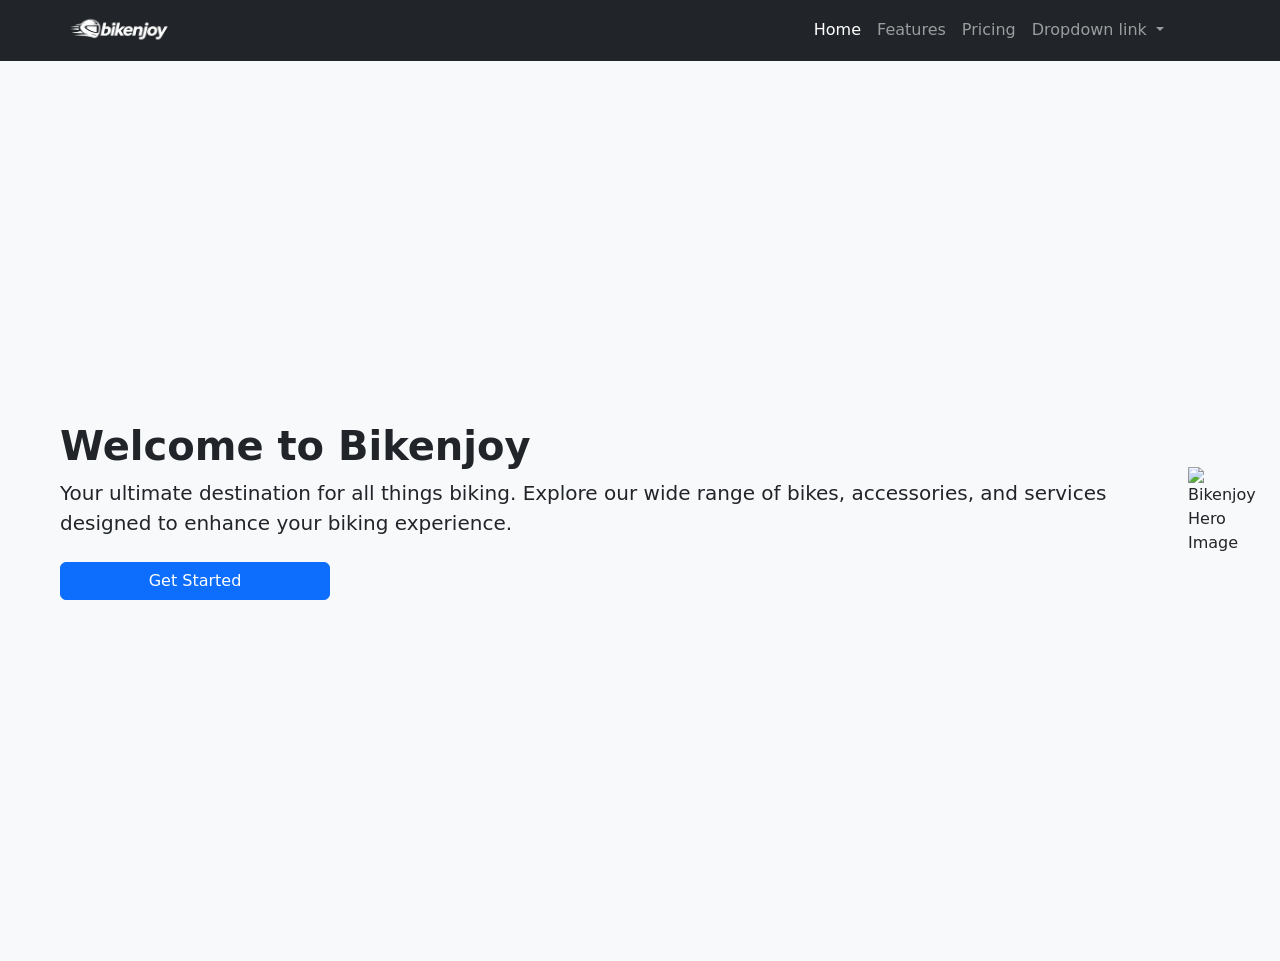
==== index.html @ 8f88332d "first" ====
<doctype html>
<html lang="en">
<head>
    <meta charset="UTF-8">
    <meta name="viewport" content="width=device-width, initial-scale=1.0">
    <title>Home</title>
    <link href="https://cdn.jsdelivr.net/npm/bootstrap@5.3.8/dist/css/bootstrap.min.css" rel="stylesheet" integrity="sha384-sRIl4kxILFvY47J16cr9ZwB07vP4J8+LH7qKQnuqkuIAvNWLzeN8tE5YBujZqJLB" crossorigin="anonymous">
    <script src="https://cdn.jsdelivr.net/npm/bootstrap@5.3.8/dist/js/bootstrap.bundle.min.js" integrity="sha384-FKyoEForCGlyvwx9Hj09JcYn3nv7wiPVlz7YYwJrWVcXK/BmnVDxM+D2scQbITxI" crossorigin="anonymous"></script>
    <link rel="stylesheet" href="https://cdn.jsdelivr.net/npm/bootstrap-icons@1.13.1/font/bootstrap-icons.min.css">
    <link rel="stylesheet" href="style.css">
</head>

<body class="bg-light">
    <nav class="navbar navbar-expand-lg navbar-dark sticky-top max-w-100 bg-dark">
        <div class="container-fluid mx-5">
            <a class="navbar-brand" href="#">
                <img src="asset/bikenjoy_logo.png" alt="Bikenjoy Logo" width="120">
            </a>
            <div class="collapse navbar-collapse justify-content-end pe-5" id="navbarNavDropdown">
                <ul class="navbar-nav">
                    <li class="nav-item">
                    <a class="nav-link active" aria-current="page" href="#">Home</a>
                    </li>
                    <li class="nav-item">
                    <a class="nav-link" href="#">Features</a>
                    </li>
                    <li class="nav-item">
                    <a class="nav-link" href="#">Pricing</a>
                    </li>
                    <li class="nav-item dropdown">
                    <a class="nav-link dropdown-toggle" href="#" role="button" data-bs-toggle="dropdown" aria-expanded="false">
                        Dropdown link
                    </a>
                    <ul class="dropdown-menu">
                        <li><a class="dropdown-item" href="#">Action</a></li>
                        <li><a class="dropdown-item" href="#">Another action</a></li>
                        <li><a class="dropdown-item" href="#">Something else here</a></li>
                    </ul>
                    </li>
                </ul>
            </div>
        </div>
    </nav>

    <section class="w-100 h-100 d-flex align-items-center justify-content-between px-5 ">
        <div class="container d-flex flex-column col-md-12 pe-5 d-inline">
            <h1 class="display-6 fw-bold">Welcome to Bikenjoy</h1>
            <p class="lead mb-4">Your ultimate destination for all things biking. Explore our wide range of bikes, accessories, and services designed to enhance your biking experience.</p>
            <a href="#" class="btn btn-primary btn-md w-25">Get Started</a>
        </div>
        <div class="">
            <img src="asset/bikenjoy_hero.png" alt="Bikenjoy Hero Image" class="img-fluid">
        </div>
    </section>

    <script src="https://cdn.jsdelivr.net/npm/bootstrap@5.3.8/dist/js/bootstrap.bundle.min.js" integrity="sha384-FKyoEForCGlyvwx9Hj09JcYn3nv7wiPVlz7YYwJrWVcXK/BmnVDxM+D2scQbITxI" crossorigin="anonymous"></script>
</body>
</doctype>
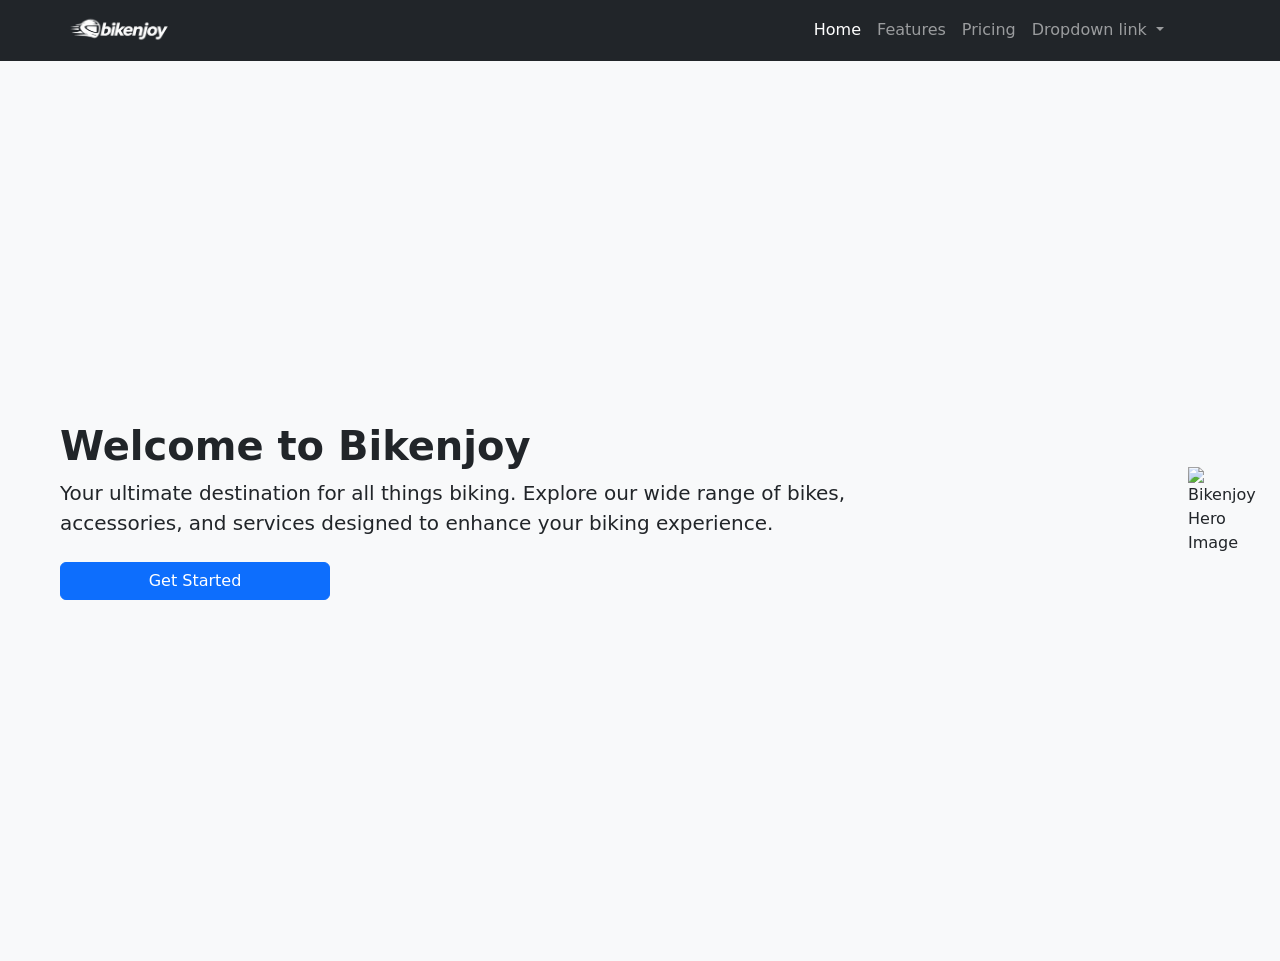
==== commit b62745c6: "fix" ====
--- a/index.html
+++ b/index.html
@@ -45,7 +45,7 @@
     <section class="w-100 h-100 d-flex align-items-center justify-content-between px-5 ">
         <div class="container d-flex flex-column col-md-12 pe-5 d-inline">
             <h1 class="display-6 fw-bold">Welcome to Bikenjoy</h1>
-            <p class="lead mb-4">Your ultimate destination for all things biking. Explore our wide range of bikes, accessories, and services designed to enhance your biking experience.</p>
+            <p class="lead mb-4">Your ultimate destination for all things biking. Explore our wide range of bikes, <br>accessories, and services designed to enhance your biking experience.</p>
             <a href="#" class="btn btn-primary btn-md w-25">Get Started</a>
         </div>
         <div class="">
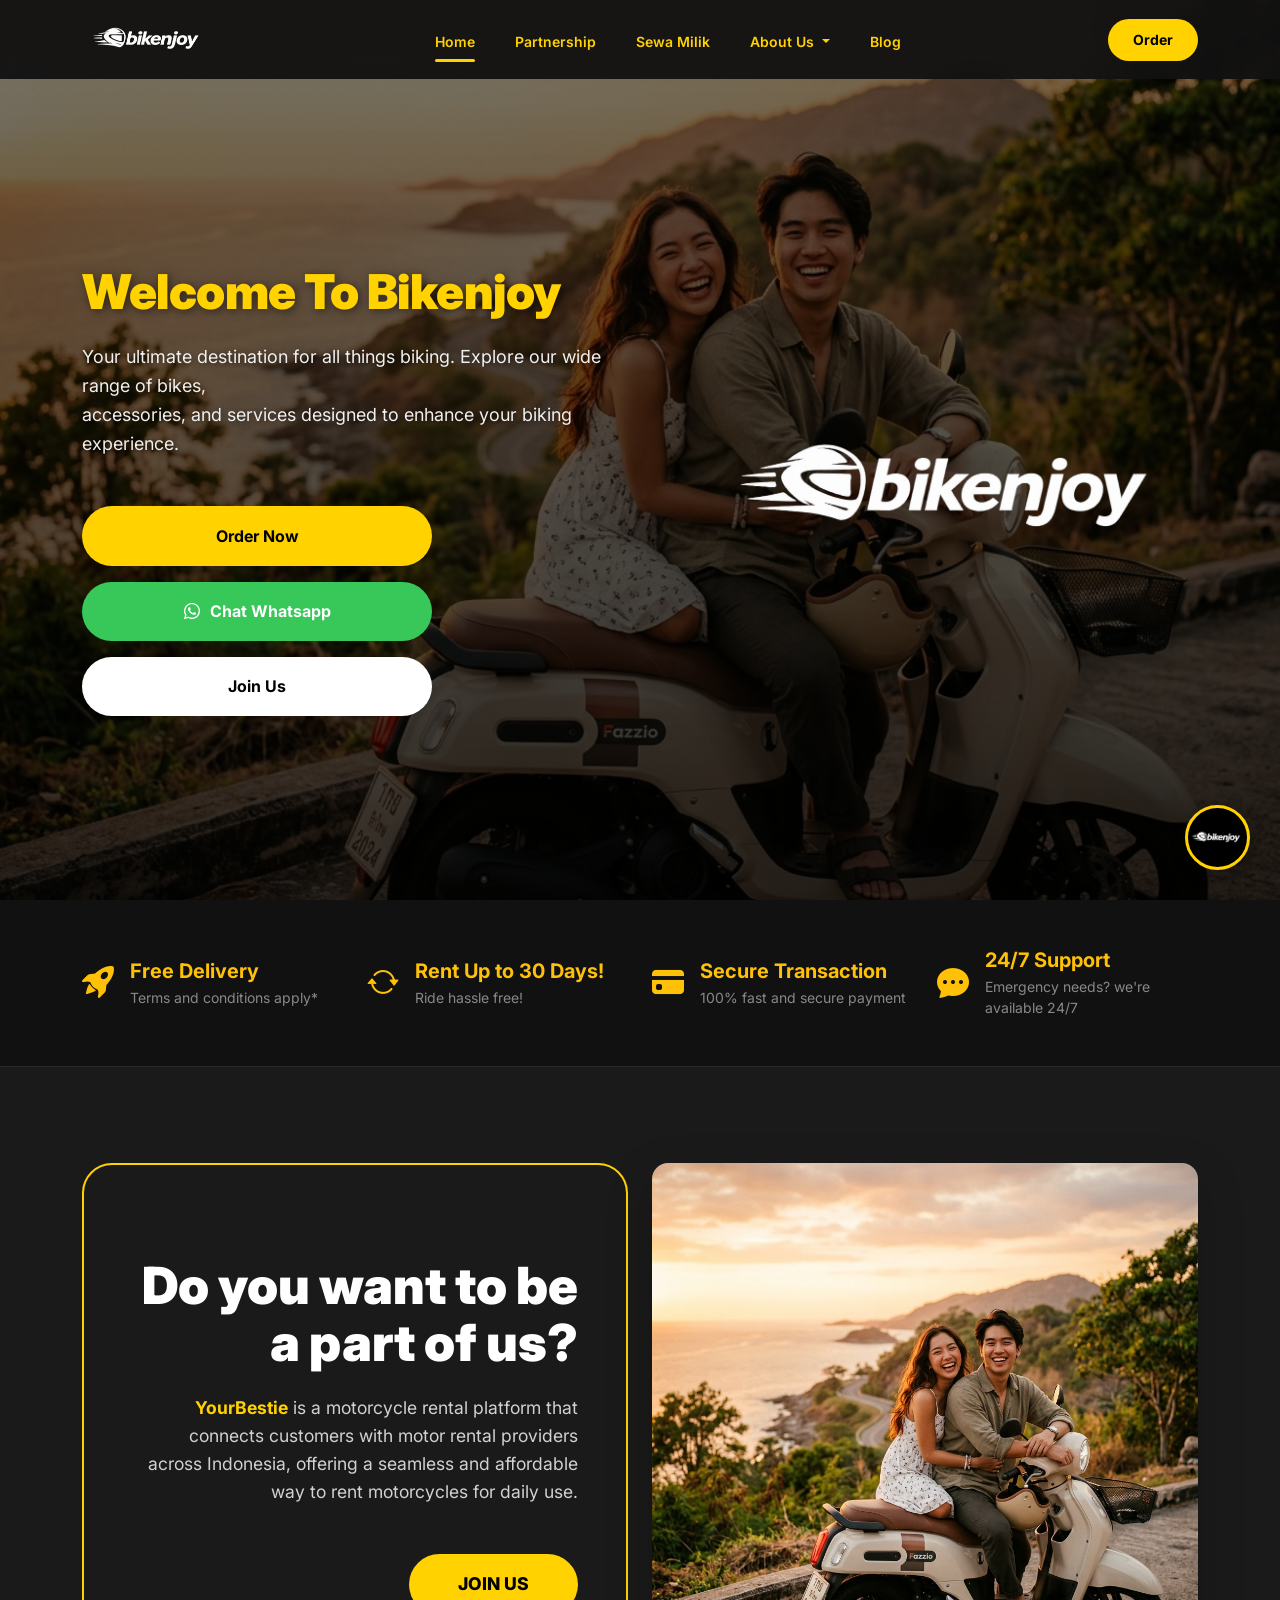
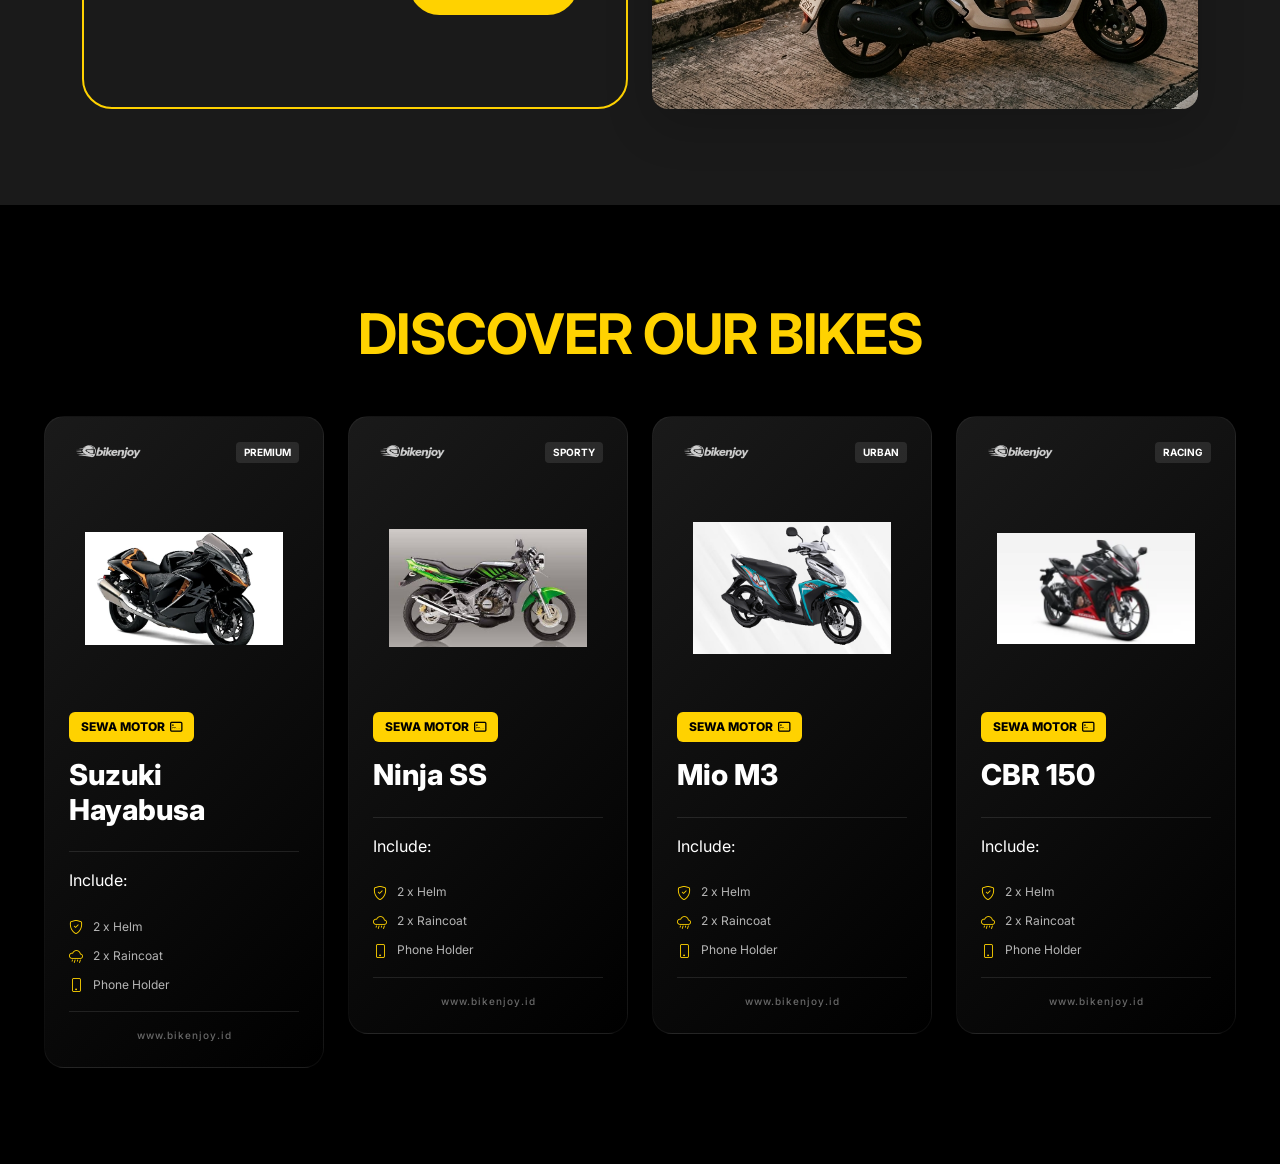
==== commit 835074cb: "feat: implement site-wide styling, add partner and rental pages, and include necessary assets" ====
--- a/index.html
+++ b/index.html
@@ -1,58 +1,274 @@
-<doctype html>
+<!doctype html>
 <html lang="en">
+
 <head>
-    <meta charset="UTF-8">
-    <meta name="viewport" content="width=device-width, initial-scale=1.0">
-    <title>Home</title>
-    <link href="https://cdn.jsdelivr.net/npm/bootstrap@5.3.8/dist/css/bootstrap.min.css" rel="stylesheet" integrity="sha384-sRIl4kxILFvY47J16cr9ZwB07vP4J8+LH7qKQnuqkuIAvNWLzeN8tE5YBujZqJLB" crossorigin="anonymous">
-    <script src="https://cdn.jsdelivr.net/npm/bootstrap@5.3.8/dist/js/bootstrap.bundle.min.js" integrity="sha384-FKyoEForCGlyvwx9Hj09JcYn3nv7wiPVlz7YYwJrWVcXK/BmnVDxM+D2scQbITxI" crossorigin="anonymous"></script>
-    <link rel="stylesheet" href="https://cdn.jsdelivr.net/npm/bootstrap-icons@1.13.1/font/bootstrap-icons.min.css">
-    <link rel="stylesheet" href="style.css">
+    <meta charset="UTF-8" />
+    <meta name="viewport" content="width=device-width, initial-scale=1.0" />
+    <title>Bikenjoy - Motorcycle Rental</title>
+    <!-- Bootstrap CSS -->
+    <link href="https://cdn.jsdelivr.net/npm/bootstrap@5.3.3/dist/css/bootstrap.min.css" rel="stylesheet" integrity="sha384-QWTKZyjpPEjISv5WaRU9OFeRpok6YctnYmDr5pNlyT2bRjXh0JMhjY6hW+ALEwIH" crossorigin="anonymous">
+    <!-- Google Fonts: Inter -->
+    <link rel="preconnect" href="https://fonts.googleapis.com" />
+    <link rel="preconnect" href="https://fonts.gstatic.com" crossorigin />
+    <link href="https://fonts.googleapis.com/css2?family=Inter:wght@300;400;500;600;700;800;900&display=swap"
+        rel="stylesheet" />
+    <link rel="stylesheet" href="https://cdn.jsdelivr.net/npm/bootstrap-icons@1.11.3/font/bootstrap-icons.min.css" />
+    <link rel="stylesheet" href="style.css" />
 </head>
 
-<body class="bg-light">
-    <nav class="navbar navbar-expand-lg navbar-dark sticky-top max-w-100 bg-dark">
-        <div class="container-fluid mx-5">
-            <a class="navbar-brand" href="#">
-                <img src="asset/bikenjoy_logo.png" alt="Bikenjoy Logo" width="120">
+<body>
+    <!-- Navbar -->
+    <nav class="navbar navbar-expand-lg navbar-dark navbar-custom fixed-top">
+        <div class="container">
+            <a class="navbar-brand logo" href="index.html">
+                <img src="asset/bikenjoy_logo.png" alt="Bikenjoy Logo" width="130" />
             </a>
-            <div class="collapse navbar-collapse justify-content-end pe-5" id="navbarNavDropdown">
-                <ul class="navbar-nav">
-                    <li class="nav-item">
-                    <a class="nav-link active" aria-current="page" href="#">Home</a>
+            
+            <button class="navbar-toggler" type="button" data-bs-toggle="collapse" data-bs-target="#mainNav" aria-controls="mainNav" aria-expanded="false" aria-label="Toggle navigation">
+                <span class="navbar-toggler-icon"></span>
+            </button>
+
+            <div class="collapse navbar-collapse" id="mainNav">
+                <ul class="navbar-nav mx-auto gap-1 gap-lg-4">
+                    <li class="nav-item"><a class="nav-link active" href="index.html">Home</a></li>
+                    <li class="nav-item"><a class="nav-link" href="partner.html">Partnership</a></li>
+                    <li class="nav-item"><a class="nav-link" href="sewa.html">Sewa Milik</a></li>
+                    <li class="nav-item dropdown">
+                        <a class="nav-link dropdown-toggle" href="#" role="button" data-bs-toggle="dropdown" aria-expanded="false">
+                            About Us
+                        </a>
+                        <ul class="dropdown-menu dropdown-menu-custom shadow border-0">
+                            <li><a class="dropdown-item dropdown-item-custom" href="#">Our Team</a></li>
+                            <li><a class="dropdown-item dropdown-item-custom" href="#">FAQ</a></li>
+                            <li><a class="dropdown-item dropdown-item-custom" href="#">Contact</a></li>
+                        </ul>
                     </li>
-                    <li class="nav-item">
-                    <a class="nav-link" href="#">Features</a>
-                    </li>
-                    <li class="nav-item">
-                    <a class="nav-link" href="#">Pricing</a>
-                    </li>
-                    <li class="nav-item dropdown">
-                    <a class="nav-link dropdown-toggle" href="#" role="button" data-bs-toggle="dropdown" aria-expanded="false">
-                        Dropdown link
-                    </a>
-                    <ul class="dropdown-menu">
-                        <li><a class="dropdown-item" href="#">Action</a></li>
-                        <li><a class="dropdown-item" href="#">Another action</a></li>
-                        <li><a class="dropdown-item" href="#">Something else here</a></li>
-                    </ul>
-                    </li>
+                    <li class="nav-item"><a class="nav-link" href="#">Blog</a></li>
                 </ul>
+
+                <a href="#" class="btn btn-order px-4 rounded-pill mt-3 mt-lg-0">Order</a>
             </div>
         </div>
     </nav>
 
-    <section class="w-100 h-100 d-flex align-items-center justify-content-between px-5 ">
-        <div class="container d-flex flex-column col-md-12 pe-5 d-inline">
-            <h1 class="display-6 fw-bold">Welcome to Bikenjoy</h1>
-            <p class="lead mb-4">Your ultimate destination for all things biking. Explore our wide range of bikes, <br>accessories, and services designed to enhance your biking experience.</p>
-            <a href="#" class="btn btn-primary btn-md w-25">Get Started</a>
-        </div>
-        <div class="">
-            <img src="asset/bikenjoy_hero.png" alt="Bikenjoy Hero Image" class="img-fluid">
+    <!-- Hero Section -->
+    <header class="hero d-flex align-items-center position-relative">
+        <div class="hero-overlay"></div>
+        <div class="container position-relative z-1">
+            <div class="row align-items-center">
+                <div class="col-lg-6 mb-5 mb-lg-0 text-center text-lg-start">
+                    <h1 class="hero-title mb-4">Welcome To Bikenjoy</h1>
+                    <p class="hero-subtitle mb-5">
+                        Your ultimate destination for all things biking. Explore our wide
+                        range of bikes, <br class="d-none d-lg-block"/>accessories, and services designed to enhance
+                        your biking experience.
+                    </p>
+
+                    <div class="d-flex flex-column gap-3 mx-auto mx-lg-0" style="max-width: 350px;">
+                        <a href="#" class="btn-hero btn-yellow w-100">Order Now</a>
+                        <a href="#" class="btn-hero btn-green w-100"><i class="bi bi-whatsapp"></i> Chat Whatsapp</a>
+                        <a href="#" class="btn-hero btn-white w-100">Join Us</a>
+                    </div>
+                </div>
+
+                <div class="col-lg-6 text-center text-lg-end">
+                    <img src="asset/bikenjoy_logo.png" alt="Bikenjoy Logo" class="img-fluid" style="max-width: 500px;" />
+                </div>
+            </div>
+        </div>
+    </header>
+
+    <!-- Features Bar -->
+    <section class="features-bar py-5">
+        <div class="container">
+            <div class="row text-center text-md-start g-4 align-items-center">
+                <div class="col-sm-6 col-lg-3 border-md-end border-secondary border-opacity-25">
+                    <div class="feature-item d-flex flex-column flex-md-row align-items-center gap-3">
+                        <i class="bi bi-rocket-takeoff-fill fs-2 text-warning"></i>
+                        <div class="feature-text text-md-start">
+                            <h3 class="fs-5 fw-bold text-warning mb-1">Free Delivery</h3>
+                            <p class="small text-white-50 mb-0">Terms and conditions apply*</p>
+                        </div>
+                    </div>
+                </div>
+                
+                <div class="col-sm-6 col-lg-3 border-lg-end border-secondary border-opacity-25">
+                    <div class="feature-item d-flex flex-column flex-md-row align-items-center gap-3">
+                        <i class="bi bi-arrow-repeat fs-2 text-warning"></i>
+                        <div class="feature-text text-md-start">
+                            <h3 class="fs-5 fw-bold text-warning mb-1">Rent Up to 30 Days!</h3>
+                            <p class="small text-white-50 mb-0">Ride hassle free!</p>
+                        </div>
+                    </div>
+                </div>
+                
+                <div class="col-sm-6 col-lg-3 border-md-end border-secondary border-opacity-25">
+                    <div class="feature-item d-flex flex-column flex-md-row align-items-center gap-3">
+                        <i class="bi bi-credit-card-fill fs-2 text-warning"></i>
+                        <div class="feature-text text-md-start">
+                            <h3 class="fs-5 fw-bold text-warning mb-1">Secure Transaction</h3>
+                            <p class="small text-white-50 mb-0">100% fast and secure payment</p>
+                        </div>
+                    </div>
+                </div>
+                
+                <div class="col-sm-6 col-lg-3">
+                    <div class="feature-item d-flex flex-column flex-md-row align-items-center gap-3">
+                        <i class="bi bi-chat-dots-fill fs-2 text-warning"></i>
+                        <div class="feature-text text-md-start">
+                            <h3 class="fs-5 fw-bold text-warning mb-1">24/7 Support</h3>
+                            <p class="small text-white-50 mb-0">Emergency needs? we're available 24/7</p>
+                        </div>
+                    </div>
+                </div>
+            </div>
         </div>
     </section>
 
-    <script src="https://cdn.jsdelivr.net/npm/bootstrap@5.3.8/dist/js/bootstrap.bundle.min.js" integrity="sha384-FKyoEForCGlyvwx9Hj09JcYn3nv7wiPVlz7YYwJrWVcXK/BmnVDxM+D2scQbITxI" crossorigin="anonymous"></script>
+    <!-- Join Us Section -->
+    <section class="cta-section py-5">
+        <div class="container py-5">
+            <div class="row align-items-stretch justify-content-center gap-5 gap-lg-0">
+                <div class="col-lg-6 d-flex">
+                    <div class="cta-box d-flex flex-column justify-content-center align-items-end text-end p-5 w-100 h-100">
+                        <h2 class="cta-heading mb-4">Do you want to be a part of us?</h2>
+                        <p class="cta-text mb-5">
+                            <span>YourBestie</span> is a motorcycle rental platform that connects
+                            customers with motor rental providers across Indonesia, offering a
+                            seamless and affordable way to rent motorcycles for daily use.
+                        </p>
+                        <a href="#" class="btn btn-cta rounded-pill px-5 py-3">Join Us</a>
+                    </div>
+                </div>
+                <div class="col-lg-6">
+                    <div class="cta-image h-100">
+                        <img src="asset/hero_bg.png" alt="Happy Couple on Scooter" class="img-fluid rounded-4 shadow-lg w-100 h-100 object-fit-cover" />
+                    </div>
+                </div>
+            </div>
+        </div>
+    </section>
+
+    <!-- Discover Our Bikes Section -->
+    <section class="bikes-showcase container-fluid">
+        <div class="showcase-header mb-5">
+            <h2 class="showcase-title text-center text-uppercase fw-bold">Discover Our Bikes</h2>
+        </div>
+
+        <div class="row g-4 justify-content-center mx-auto" style="max-width: 95%;">
+            <!-- Card 1: DeSultan -->
+            <div class="col-12 col-md-6 col-xl-3">
+                <div class="bike-card">
+                    <div class="card-brand">
+                        <img src="asset/bikenjoy_logo.png" alt="Logo" class="mini-logo" />
+                        <span class="brand-tag">Premium</span>
+                    </div>
+                    <div class="bike-image">
+                        <img src="asset/hayabusa.webp" alt="suzuki hayabusa" />
+                    </div>
+                    <div class="card-info">
+                        <div class="category-label">Sewa Motor</div>
+                        <h3 class="bike-model">Suzuki Hayabusa</h3>
+                        <div class="bike-features">
+                            <p>Include:</p>
+                            <div class="feature"><i class="bi bi-shield-check"></i> 2 x Helm</div>
+                            <div class="feature"><i class="bi bi-cloud-rain"></i> 2 x Raincoat</div>
+                            <div class="feature"><i class="bi bi-phone"></i> Phone Holder</div>
+                        </div>
+                        <div class="card-footer">
+                            <span class="url">www.bikenjoy.id</span>
+                        </div>
+                    </div>
+                </div>
+            </div>
+
+            <!-- Card 2: Tempur -->
+            <div class="col-12 col-md-6 col-xl-3">
+                <div class="bike-card">
+                    <div class="card-brand">
+                        <img src="asset/bikenjoy_logo.png" alt="Logo" class="mini-logo" />
+                        <span class="brand-tag">Sporty</span>
+                    </div>
+                    <div class="bike-image">
+                        <img src="asset/ninja-ss.jpg" alt="ninja ss" />
+                    </div>
+                    <div class="card-info">
+                        <div class="category-label">Sewa Motor</div>
+                        <h3 class="bike-model">Ninja SS</h3>
+                        <div class="bike-features">
+                            <p>Include:</p>
+                            <div class="feature"><i class="bi bi-shield-check"></i> 2 x Helm</div>
+                            <div class="feature"><i class="bi bi-cloud-rain"></i> 2 x Raincoat</div>
+                            <div class="feature"><i class="bi bi-phone"></i> Phone Holder</div>
+                        </div>
+                        <div class="card-footer">
+                            <span class="url">www.bikenjoy.id</span>
+                        </div>
+                    </div>
+                </div>
+            </div>
+
+            <!-- Card 3: Mio M3 -->
+            <div class="col-12 col-md-6 col-xl-3">
+                <div class="bike-card">
+                    <div class="card-brand">
+                        <img src="asset/bikenjoy_logo.png" alt="Logo" class="mini-logo" />
+                        <span class="brand-tag">Urban</span>
+                    </div>
+                    <div class="bike-image">
+                        <img src="asset/Mio-m3.png" alt="Mio M3" />
+                    </div>
+                    <div class="card-info">
+                        <div class="category-label">Sewa Motor</div>
+                        <h3 class="bike-model">Mio M3</h3>
+                        <div class="bike-features">
+                            <p>Include:</p>
+                            <div class="feature"><i class="bi bi-shield-check"></i> 2 x Helm</div>
+                            <div class="feature"><i class="bi bi-cloud-rain"></i> 2 x Raincoat</div>
+                            <div class="feature"><i class="bi bi-phone"></i> Phone Holder</div>
+                        </div>
+                        <div class="card-footer">
+                            <span class="url">www.bikenjoy.id</span>
+                        </div>
+                    </div>
+                </div>
+            </div>
+
+            <!-- Card 4: CBR 150 -->
+            <div class="col-12 col-md-6 col-xl-3">
+                <div class="bike-card">
+                    <div class="card-brand">
+                        <img src="asset/bikenjoy_logo.png" alt="Logo" class="mini-logo" />
+                        <span class="brand-tag">Racing</span>
+                    </div>
+                    <div class="bike-image">
+                        <img src="asset/cbr150.webp" alt="CBR 150" />
+                    </div>
+                    <div class="card-info">
+                        <div class="category-label">Sewa Motor</div>
+                        <h3 class="bike-model">CBR 150</h3>
+                        <div class="bike-features">
+                            <p>Include:</p>
+                            <div class="feature"><i class="bi bi-shield-check"></i> 2 x Helm</div>
+                            <div class="feature"><i class="bi bi-cloud-rain"></i> 2 x Raincoat</div>
+                            <div class="feature"><i class="bi bi-phone"></i> Phone Holder</div>
+                        </div>
+                        <div class="card-footer">
+                            <span class="url">www.bikenjoy.id</span>
+                        </div>
+                    </div>
+                </div>
+            </div>
+        </div>
+    </section>
+
+    <!-- Floating Action Button -->
+    <a href="#" class="fab">
+        <img src="asset/bikenjoy_logo.png" alt="Bikenjoy Logo" class="y-logo-fab" />
+    </a>
+    
+    <!-- Bootstrap JS Bundle -->
+    <script src="https://cdn.jsdelivr.net/npm/bootstrap@5.3.3/dist/js/bootstrap.bundle.min.js" integrity="sha384-YvpcrYf0tY3lHB60NNkmxc5s9fDVZLESaAA55NDzOxhy9GkcIdslK1eN7N6jIeHz" crossorigin="anonymous"></script>
 </body>
-</doctype>+
+</html>
--- a/style.css
+++ b/style.css
@@ -0,0 +1,465 @@
+* {
+    margin: 0;
+    padding: 0;
+    box-sizing: border-box;
+}
+
+body {
+    font-family: 'Inter', sans-serif;
+    background-color: #1A1A1A;
+    color: #FFFFFF;
+    overflow-x: hidden;
+}
+
+a {
+    text-decoration: none;
+    color: inherit;
+}
+
+/* Navbar - Custom visual styles to complement Bootstrap */
+.navbar-custom {
+    background-color: rgba(17, 17, 17, 0.95);
+    padding: 1rem 0;
+    backdrop-filter: blur(10px);
+}
+
+.logo {
+    display: flex;
+    align-items: center;
+    gap: 8px;
+}
+
+.y-logo {
+    width: 28px;
+    height: 28px;
+    color: #FFD200;
+}
+
+.logo-text {
+    font-size: 22px;
+    font-weight: 400;
+    letter-spacing: -0.5px;
+    color: #FFD200;
+}
+
+.logo-text .bold {
+    font-weight: 700;
+}
+
+/* Nav Links Custom Adjustments */
+.navbar-custom .nav-link {
+    font-size: 14px;
+    font-weight: 600;
+    color: #FFD200 !important;
+    transition: 0.3s ease;
+    position: relative;
+    padding-bottom: 5px;
+    display: flex;
+    align-items: center;
+    gap: 4px;
+}
+
+.navbar-custom .nav-link:hover {
+    color: #FFFFFF !important;
+}
+
+.navbar-custom .nav-link.active {
+    color: #FFD200 !important;
+}
+
+.navbar-custom .nav-link.active::after {
+    content: '';
+    position: absolute;
+    bottom: -5px;
+    left: 8px; /* Offset for Bootstrap's default padding */
+    width: calc(100% - 16px);
+    height: 3px;
+    background-color: #FFD200;
+    border-radius: 2px;
+}
+
+/* Dropdown Menu Custom Styling for Bootstrap */
+.dropdown:hover .dropdown-menu {
+    display: block; /* For hover effect if desired over Bootstrap click */
+    opacity: 1;
+    transform: translateY(0);
+}
+
+.dropdown-menu-custom {
+    background-color: #1A1A1A;
+    border: none;
+    border-top: 3px solid #FFD200;
+    padding: 10px 0;
+    opacity: 0;
+    transform: translateY(10px);
+    transition: 0.3s ease;
+    box-shadow: 0 10px 20px rgba(0,0,0,0.5);
+    border-radius: 0 0 8px 8px;
+    margin-top: 0; 
+}
+
+.dropdown-item-custom {
+    padding: 10px 20px;
+    font-size: 13px;
+    font-weight: 500;
+    color: #F0F0F0 !important;
+    transition: 0.3s ease;
+}
+
+.dropdown-item-custom:hover {
+    background-color: rgba(255, 210, 0, 0.1);
+    color: #FFD200 !important;
+    padding-left: 25px;
+}
+
+/* Order Button (Header) */
+.btn-order {
+    background-color: #FFD200;
+    color: #000;
+    padding: 0.6rem 2rem;
+    border-radius: 50px;
+    font-weight: 700;
+    font-size: 14px;
+    transition: 0.3s ease;
+}
+
+.btn-order:hover {
+    background-color: #E6BD00;
+    transform: translateY(-2px);
+}
+
+/* Floating Action Button */
+.fab {
+    position: fixed;
+    bottom: 30px;
+    right: 30px;
+    width: 65px;
+    height: 65px;
+    background-color: #000000;
+    border-radius: 50%;
+    box-shadow: 0 4px 15px rgba(0, 0, 0, 0.3);
+    display: flex;
+    justify-content: center;
+    align-items: center;
+    z-index: 1000;
+    border: 3px solid #FFD200;
+    transition: 0.3s ease;
+    overflow: hidden;
+}
+
+.fab:hover {
+    transform: scale(1.05);
+    box-shadow: 0 6px 20px rgba(0, 0, 0, 0.4);
+}
+
+.y-logo-fab {
+    width: 100%;
+    height: 100%;
+    object-fit: contain;
+    object-position: left center;
+    transform: scale(1) translateX(-1px);
+}
+
+/* Home Page Specific Styles */
+
+/* Hero Section */
+.hero {
+    height: 100vh;
+    min-height: 700px;
+    background-image: url('asset/hero_bg.png');
+    background-size: cover;
+    background-position: center;
+    position: relative;
+    display: flex;
+    align-items: center;
+    justify-content: center;
+    padding-top: 80px; /* Offset for navbar */
+}
+
+/* Gradient Overlay */
+.hero-overlay {
+    position: absolute;
+    top: 0;
+    left: 0;
+    width: 100%;
+    height: 100%;
+    background: linear-gradient(to bottom, rgba(0, 0, 0, 0.4) 0%, rgba(20, 20, 20, 0.8) 100%);
+    background-color: rgba(90, 60, 0, 0.3); /* Warm tint for the background */
+    mix-blend-mode: multiply;
+}
+
+.hero-title {
+    font-size: clamp(32px, 5vw, 48px);
+    font-weight: 900;
+    color: #FFD200;
+    line-height: 1.15;
+    text-shadow: 2px 2px 10px rgba(0, 0, 0, 0.5);
+    letter-spacing: -0.5px;
+
+    font-size: 48px;
+    font-weight: 900;
+    color: #FFD200;
+    line-height: 1.15;
+    margin-bottom: 1.5rem;
+    text-shadow: 2px 2px 10px rgba(0, 0, 0, 0.5);
+    letter-spacing: -0.5px;
+}
+
+.hero-subtitle {
+    font-size: 18px;
+    line-height: 1.6;
+    margin-bottom: 3rem;
+    color: #F0F0F0;
+    text-shadow: 1px 1px 5px rgba(0,0,0,0.5);
+}
+
+/* Hero Buttons - Custom sizing, hover effects */
+
+.btn-hero {
+    display: flex;
+    justify-content: center;
+    align-items: center;
+    gap: 10px;
+    width: 100%;
+    padding: 1.1rem;
+    border-radius: 50px;
+    font-weight: 700;
+    font-size: 16px;
+    transition: 0.3s ease;
+    border: none;
+    cursor: pointer;
+}
+
+.btn-yellow {
+    background-color: #FFD200;
+    color: #000;
+}
+
+.btn-yellow:hover {
+    background-color: #E6BD00;
+    transform: translateY(-2px);
+}
+
+.btn-green {
+    background-color: #38C759;
+    color: #FFFFFF;
+}
+
+.btn-green:hover {
+    background-color: #2DAE4B;
+    transform: translateY(-2px);
+}
+
+.btn-white {
+    background-color: #FFFFFF;
+    color: #000;
+}
+
+.btn-white:hover {
+    background-color: #F0F0F0;
+    transform: translateY(-2px);
+}
+
+/* Features Bar Custom Visuals */
+.features-bar {
+    background-color: #111;
+    border-bottom: 1px solid rgba(255, 255, 255, 0.1);
+}
+
+/* Join Us CTA Section Visuals */
+.cta-section {
+    background-color: #1A1A1A;
+}
+
+.cta-box {
+    border: 2px solid #FFD200;
+    border-radius: 30px;
+}
+
+.cta-heading {
+    font-size: clamp(2.5rem, 4vw, 3.5rem);
+    font-weight: 900;
+    color: #FFFFFF;
+    line-height: 1.1;
+}
+
+.cta-text {
+    font-size: 1.1rem;
+    line-height: 1.6;
+    color: rgba(255, 255, 255, 0.8);
+}
+
+.cta-text span {
+    color: #FFD200;
+    font-weight: 700;
+}
+
+.btn-cta {
+    background-color: #FFD200;
+    color: #000;
+    font-weight: 800;
+    font-size: 1.1rem;
+    text-transform: uppercase;
+    transition: 0.3s ease;
+}
+
+.btn-cta:hover {
+    background-color: #E6BD00;
+    transform: scale(1.05);
+}
+
+/* Discover Our Bikes Showcase */
+.bikes-showcase {
+    background-color: #000000;
+    padding: 6rem 0; /* Horizontal padding removed for full-width effect */
+    color: #FFFFFF;
+    width: 100%;
+}
+
+.showcase-header {
+    text-align: center;
+    margin-bottom: 4rem;
+}
+
+.showcase-title {
+    font-size: 3.5rem;
+    font-weight: 900;
+    color: #FFD200;
+    text-transform: uppercase;
+    letter-spacing: -1px;
+}
+
+.bike-card {
+    background: linear-gradient(135deg, #1A1A1A 0%, #000000 100%);
+    border-radius: 20px;
+    overflow: hidden;
+    padding: 1.5rem;
+    display: flex;
+    flex-direction: column;
+    gap: 1.5rem;
+    transition: 0.3s ease;
+    border: 1px solid rgba(255, 255, 255, 0.05);
+}
+
+.bike-card:hover {
+    transform: translateY(-10px);
+    border-color: #FFD200;
+    box-shadow: 0 20px 40px rgba(0, 0, 0, 0.6);
+}
+
+.card-brand {
+    display: flex;
+    justify-content: space-between;
+    align-items: center;
+}
+
+.mini-logo {
+    width: 80px;
+    opacity: 0.8;
+}
+
+.brand-tag {
+    font-size: 10px;
+    font-weight: 700;
+    background-color: rgba(255, 255, 255, 0.1);
+    padding: 3px 8px;
+    border-radius: 4px;
+    text-transform: uppercase;
+}
+
+.bike-image {
+    height: 200px;
+    display: flex;
+    justify-content: center;
+    align-items: center;
+    padding: 1rem;
+}
+
+.bike-image img {
+    max-width: 100%;
+    max-height: 100%;
+    object-fit: contain;
+    transition: 0.3s ease;
+}
+
+.bike-card:hover .bike-image img {
+    transform: scale(1.1);
+}
+
+.card-info {
+    display: flex;
+    flex-direction: column;
+    gap: 1rem;
+}
+
+.category-label {
+    background-color: #FFD200;
+    color: #000;
+    padding: 6px 12px;
+    border-radius: 6px;
+    font-size: 12px;
+    font-weight: 800;
+    text-transform: uppercase;
+    align-self: flex-start;
+    display: flex;
+    align-items: center;
+    gap: 5px;
+}
+
+.category-label::after {
+    content: '\F2DA'; /* Bootstrap Icon Lightning */
+    font-family: 'bootstrap-icons';
+}
+
+.bike-model {
+    font-size: 1.8rem;
+    font-weight: 800;
+    margin-bottom: 0.5rem;
+}
+
+.bike-features {
+    display: flex;
+    flex-direction: column;
+    gap: 8px;
+    border-top: 1px solid rgba(255, 255, 255, 0.1);
+    padding-top: 1rem;
+}
+
+.feature {
+    font-size: 12px;
+    color: rgba(255, 255, 255, 0.7);
+    display: flex;
+    align-items: center;
+    gap: 10px;
+}
+
+.feature i {
+    color: #FFD200;
+    font-size: 14px;
+}
+
+.card-footer {
+    border-top: 1px solid rgba(255, 255, 255, 0.1);
+    padding-top: 1rem;
+    display: flex;
+    justify-content: center;
+}
+
+.url {
+    font-size: 10px;
+    color: rgba(255, 255, 255, 0.4);
+    font-weight: 500;
+    letter-spacing: 1px;
+}
+
+.view-more {
+    color: #FFD200;
+    font-size: 1.2rem;
+    font-weight: 700;
+    transition: 0.3s ease;
+}
+
+.view-more:hover {
+    color: #FFFFFF;
+    text-decoration: underline;
+}
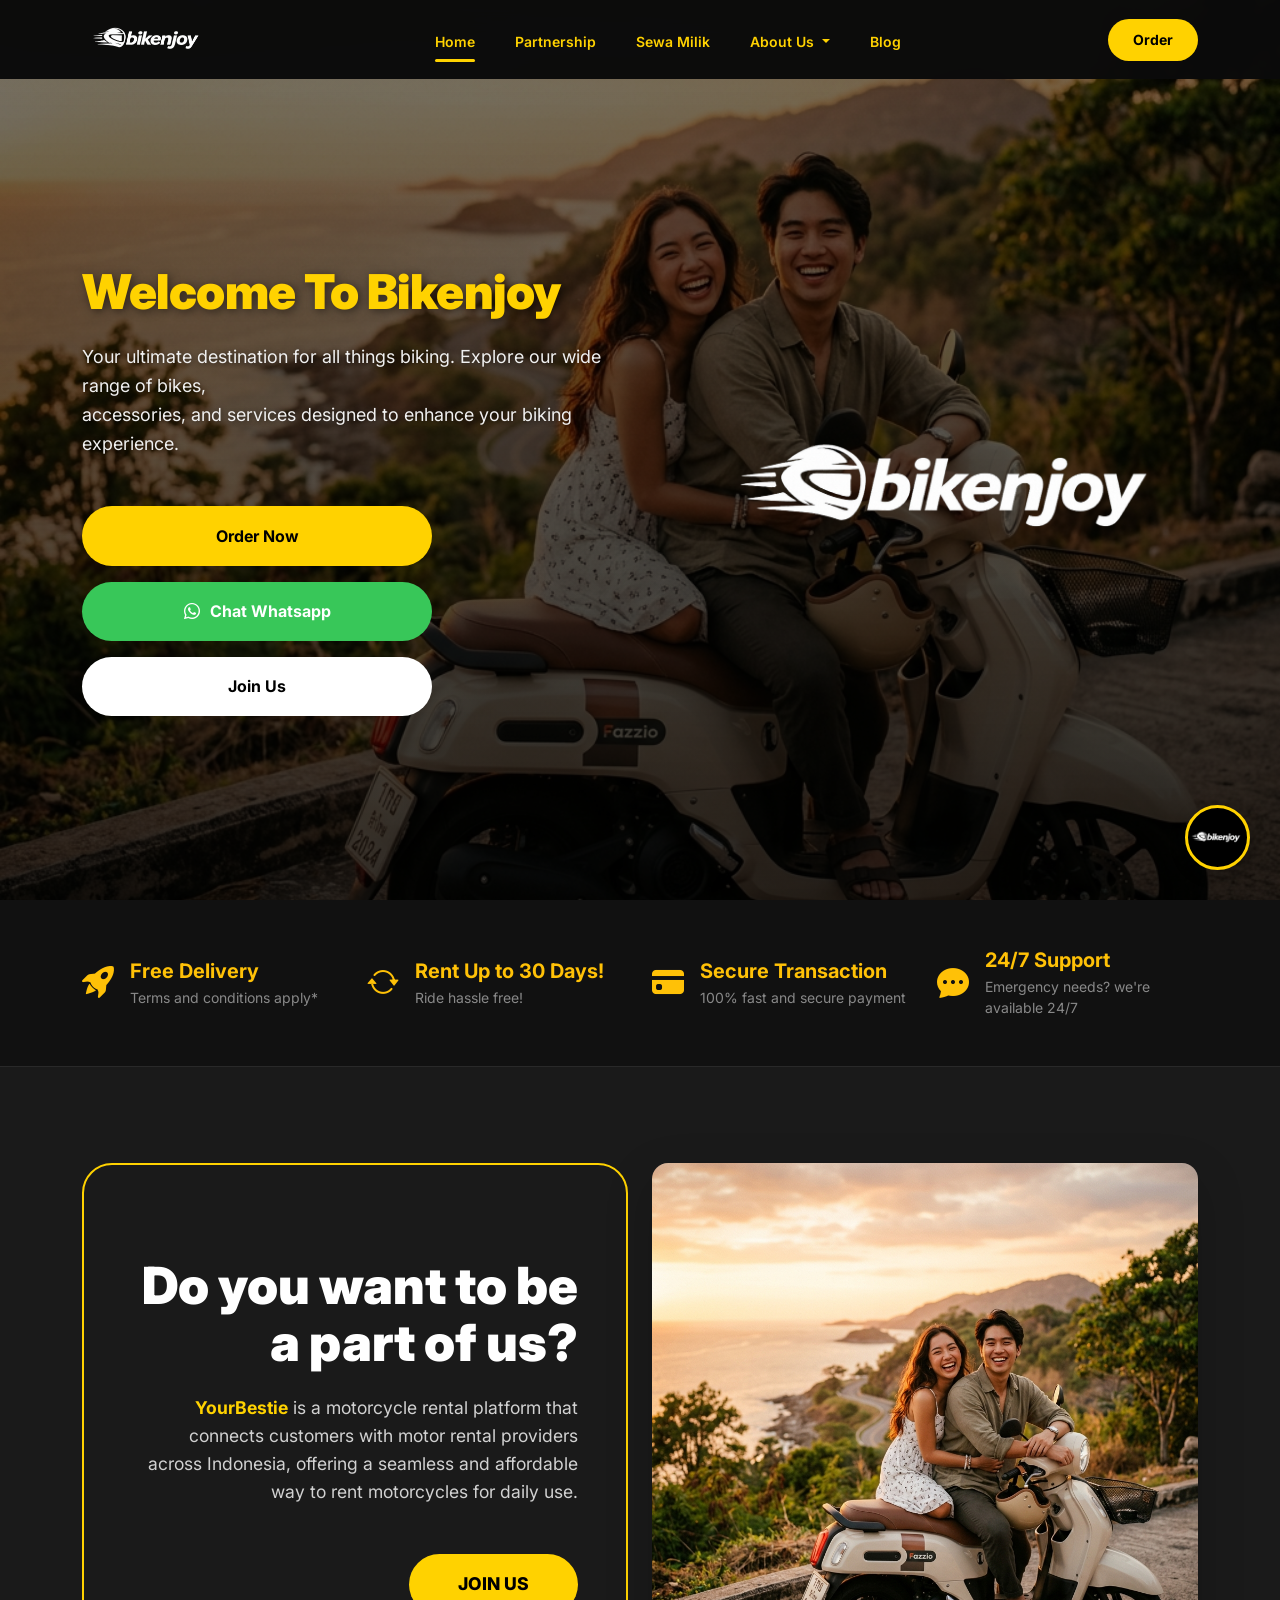
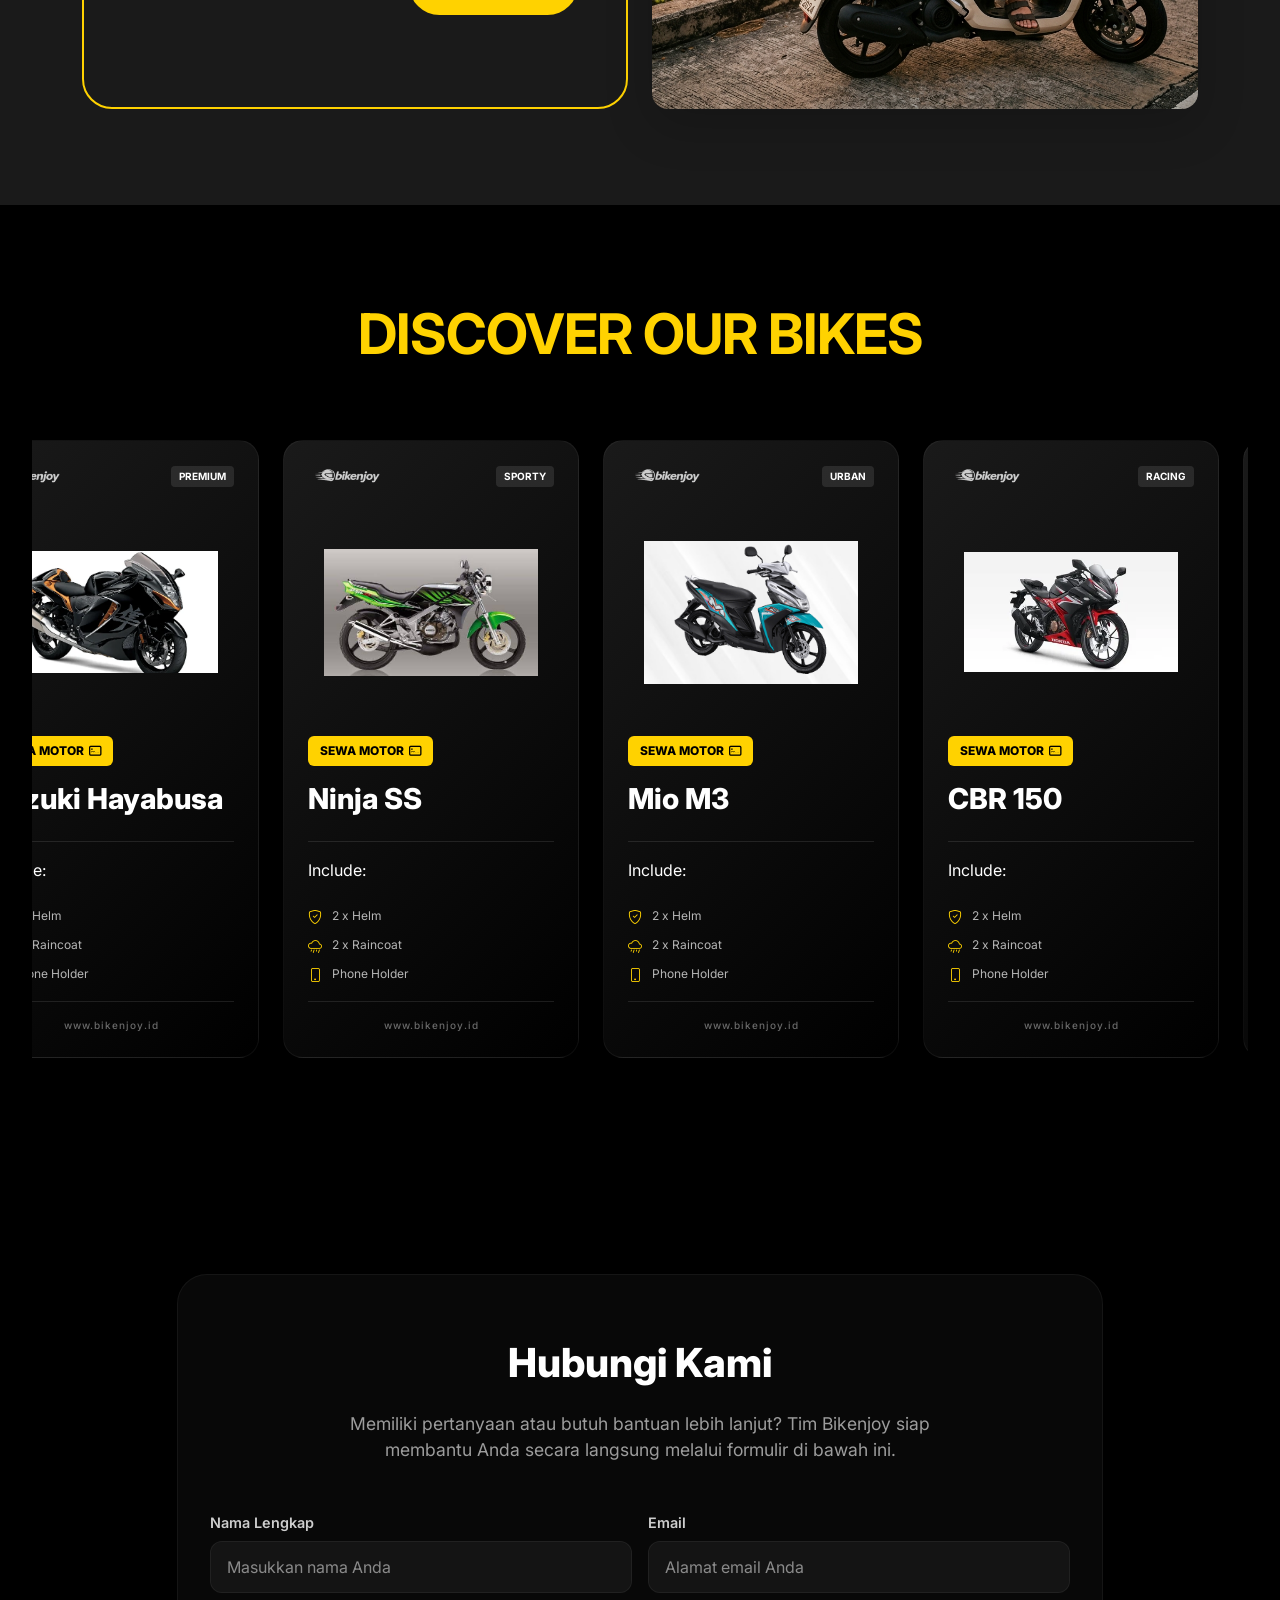
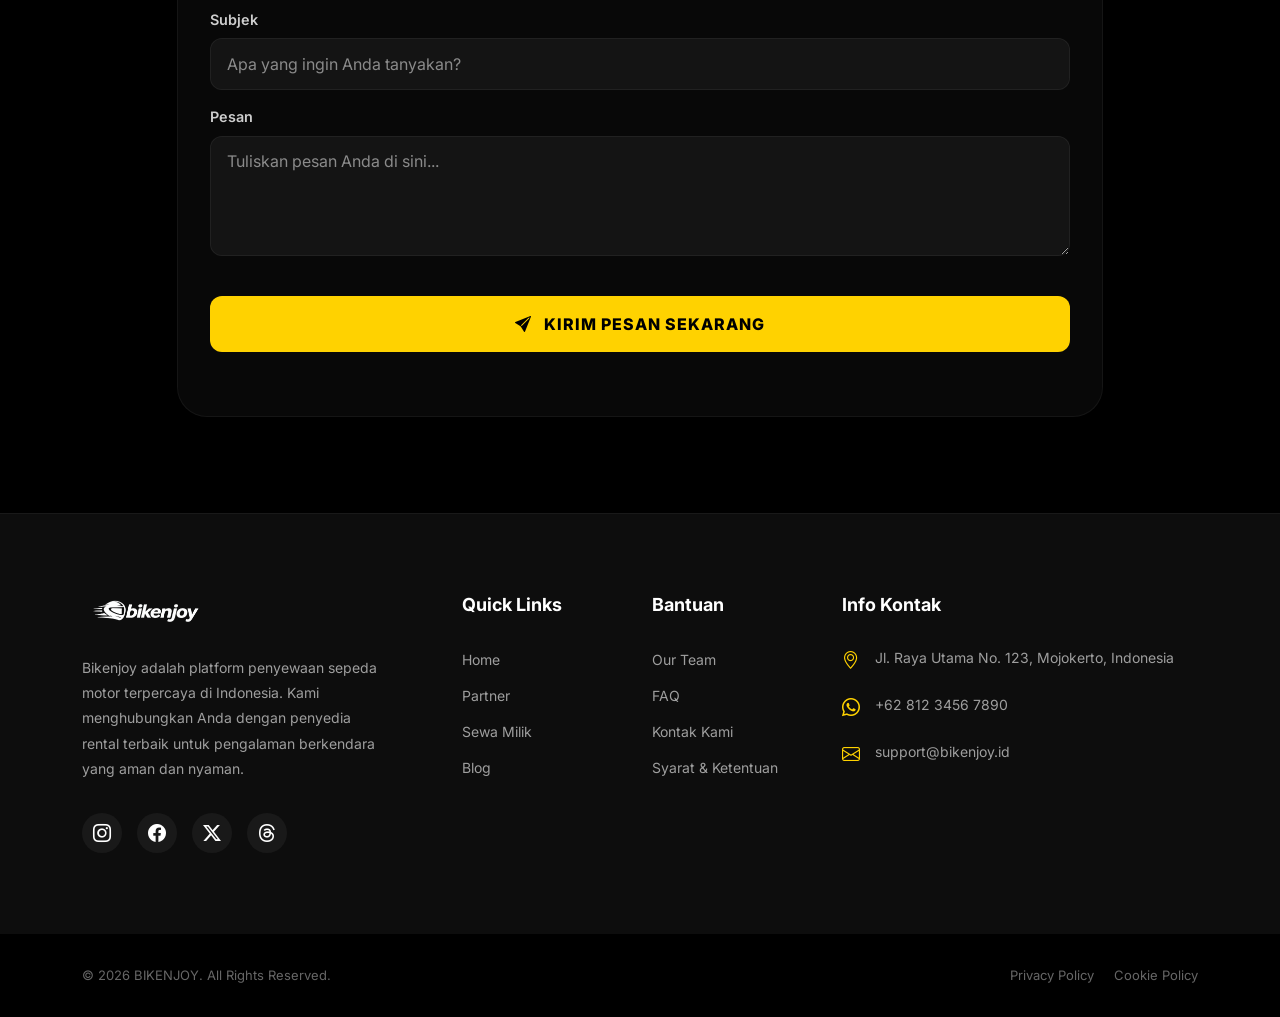
==== commit d16f0da7: "feat: add contact form with validation, expand bike showcase gallery, and update partner page layout" ====
--- a/index.html
+++ b/index.html
@@ -5,9 +5,7 @@
     <meta charset="UTF-8" />
     <meta name="viewport" content="width=device-width, initial-scale=1.0" />
     <title>Bikenjoy - Motorcycle Rental</title>
-    <!-- Bootstrap CSS -->
-    <link href="https://cdn.jsdelivr.net/npm/bootstrap@5.3.3/dist/css/bootstrap.min.css" rel="stylesheet" integrity="sha384-QWTKZyjpPEjISv5WaRU9OFeRpok6YctnYmDr5pNlyT2bRjXh0JMhjY6hW+ALEwIH" crossorigin="anonymous">
-    <!-- Google Fonts: Inter -->
+    <link href="https://cdn.jsdelivr.net/npm/bootstrap@5.3.3/dist/css/bootstrap.min.css" rel="stylesheet">
     <link rel="preconnect" href="https://fonts.googleapis.com" />
     <link rel="preconnect" href="https://fonts.gstatic.com" crossorigin />
     <link href="https://fonts.googleapis.com/css2?family=Inter:wght@300;400;500;600;700;800;900&display=swap"
@@ -155,8 +153,8 @@
             <h2 class="showcase-title text-center text-uppercase fw-bold">Discover Our Bikes</h2>
         </div>
 
-        <div class="row g-4 justify-content-center mx-auto" style="max-width: 95%;">
-            <!-- Card 1: DeSultan -->
+        <div class="row g-4 flex-nowrap overflow-auto py-4 bikes-row mx-auto" style="max-width: 95%;">
+            <!-- Card 1: Suzuki Hayabusa -->
             <div class="col-12 col-md-6 col-xl-3">
                 <div class="bike-card">
                     <div class="card-brand">
@@ -182,7 +180,7 @@
                 </div>
             </div>
 
-            <!-- Card 2: Tempur -->
+            <!-- Card 2: Ninja SS -->
             <div class="col-12 col-md-6 col-xl-3">
                 <div class="bike-card">
                     <div class="card-brand">
@@ -259,8 +257,210 @@
                     </div>
                 </div>
             </div>
+
+            <div class="col-12 col-md-6 col-xl-3">
+                <div class="bike-card">
+                    <div class="card-brand">
+                        <img src="asset/bikenjoy_logo.png" alt="Logo" class="mini-logo" />
+                        <span class="brand-tag">Racing</span>
+                    </div>
+                    <div class="bike-image">
+                        <img src="asset/nmax.png" alt="Nmax" />
+                    </div>
+                    <div class="card-info">
+                        <div class="category-label">Sewa Motor</div>
+                        <h3 class="bike-model">Nmax</h3>
+                        <div class="bike-features">
+                            <p>Include:</p>
+                            <div class="feature"><i class="bi bi-shield-check"></i> 2 x Helm</div>
+                            <div class="feature"><i class="bi bi-cloud-rain"></i> 2 x Raincoat</div>
+                            <div class="feature"><i class="bi bi-phone"></i> Phone Holder</div>
+                        </div>
+                        <div class="card-footer">
+                            <span class="url">www.bikenjoy.id</span>
+                        </div>
+                    </div>
+                </div>
+            </div>
+
+            <div class="col-12 col-md-6 col-xl-3">
+                <div class="bike-card">
+                    <div class="card-brand">
+                        <img src="asset/bikenjoy_logo.png" alt="Logo" class="mini-logo" />
+                        <span class="brand-tag">Racing</span>
+                    </div>
+                    <div class="bike-image">
+                        <img src="asset/XSR.png" alt="XSR" />
+                    </div>
+                    <div class="card-info">
+                        <div class="category-label">Sewa Motor</div>
+                        <h3 class="bike-model">XSR</h3>
+                        <div class="bike-features">
+                            <p>Include:</p>
+                            <div class="feature"><i class="bi bi-shield-check"></i> 2 x Helm</div>
+                            <div class="feature"><i class="bi bi-cloud-rain"></i> 2 x Raincoat</div>
+                            <div class="feature"><i class="bi bi-phone"></i> Phone Holder</div>
+                        </div>
+                        <div class="card-footer">
+                            <span class="url">www.bikenjoy.id</span>
+                        </div>
+                    </div>
+                </div>
+            </div>
+
+            <div class="col-12 col-md-6 col-xl-3">
+                <div class="bike-card">
+                    <div class="card-brand">
+                        <img src="asset/bikenjoy_logo.png" alt="Logo" class="mini-logo" />
+                        <span class="brand-tag">Racing</span>
+                    </div>
+                    <div class="bike-image">
+                        <img src="asset/kzr.jpg" alt="kzr" />
+                    </div>
+                    <div class="card-info">
+                        <div class="category-label">Sewa Motor</div>
+                        <h3 class="bike-model">kzr</h3>
+                        <div class="bike-features">
+                            <p>Include:</p>
+                            <div class="feature"><i class="bi bi-shield-check"></i> 2 x Helm</div>
+                            <div class="feature"><i class="bi bi-cloud-rain"></i> 2 x Raincoat</div>
+                            <div class="feature"><i class="bi bi-phone"></i> Phone Holder</div>
+                        </div>
+                        <div class="card-footer">
+                            <span class="url">www.bikenjoy.id</span>
+                        </div>
+                    </div>
+                </div>
+            </div>
         </div>
     </section>
+
+    <!-- Contact Section -->
+    <section id="contact" class="contact-section">
+        <div class="container">
+            <div class="row justify-content-center">
+                <div class="col-lg-10">
+                    <div class="contact-card shadow-lg">
+                        <div id="contactAlert" class="alert d-none alert-fade mb-4"></div>
+                        <h2 class="contact-title">Hubungi Kami</h2>
+                        <p class="contact-subtitle mx-auto">
+                            Memiliki pertanyaan atau butuh bantuan lebih lanjut? 
+                            Tim Bikenjoy siap membantu Anda secara langsung melalui formulir di bawah ini.
+                        </p>
+                        
+                        <form id="contactForm" class="contact-form mt-4" novalidate>
+                            <div class="row g-3">
+                                <div class="col-md-6">
+                                    <label for="name" class="form-label">Nama Lengkap</label>
+                                    <input type="text" id="name" name="name" class="form-control" placeholder="Masukkan nama Anda" required>
+                                </div>
+                                <div class="col-md-6">
+                                    <label for="email" class="form-label">Email</label>
+                                    <input type="email" id="email" name="email" class="form-control" placeholder="Alamat email Anda" required>
+                                </div>
+                                <div class="col-12">
+                                    <label for="subject" class="form-label">Subjek</label>
+                                    <input type="text" id="subject" name="subject" class="form-control" placeholder="Apa yang ingin Anda tanyakan?" required>
+                                </div>
+                                <div class="col-12">
+                                    <label for="message" class="form-label">Pesan</label>
+                                    <textarea id="message" name="message" class="form-control" placeholder="Tuliskan pesan Anda di sini..." required></textarea>
+                                </div>
+                                <div class="col-12 mt-4">
+                                    <button type="submit" id="submitBtn" class="btn btn-submit">
+                                        <i class="bi bi-send-fill me-2"></i> Kirim Pesan Sekarang
+                                    </button>
+                                </div>
+                            </div>
+                        </form>
+                    </div>
+                </div>
+            </div>
+        </div>
+    </section>
+
+    <!-- Footer -->
+    <footer class="site-footer">
+        <div class="container footer-top">
+            <div class="row g-4">
+                <!-- Brand Section -->
+                <div class="col-lg-4">
+                    <div class="footer-brand">
+                        <div class="logo">
+                            <img src="asset/bikenjoy_logo.png" alt="Bikenjoy Logo" width="130" />
+                        </div>
+                        <p class="footer-description">
+                            Bikenjoy adalah platform penyewaan sepeda motor terpercaya di Indonesia. Kami menghubungkan Anda dengan penyedia rental terbaik untuk pengalaman berkendara yang aman dan nyaman.
+                        </p>
+                        <div class="social-links">
+                            <a href="#" class="social-icon"><i class="bi bi-instagram"></i></a>
+                            <a href="#" class="social-icon"><i class="bi bi-facebook"></i></a>
+                            <a href="#" class="social-icon"><i class="bi bi-twitter-x"></i></a>
+                            <a href="#" class="social-icon"><i class="bi bi-threads"></i></a>
+                        </div>
+                    </div>
+                </div>
+
+                <!-- Quick Links -->
+                <div class="col-6 col-lg-2">
+                    <h4 class="footer-title">Quick Links</h4>
+                    <ul class="footer-links">
+                        <li><a href="index.html">Home</a></li>
+                        <li><a href="partner.html">Partner</a></li>
+                        <li><a href="sewa.html">Sewa Milik</a></li>
+                        <li><a href="#">Blog</a></li>
+                    </ul>
+                </div>
+
+                <!-- Support -->
+                <div class="col-6 col-lg-2">
+                    <h4 class="footer-title">Bantuan</h4>
+                    <ul class="footer-links">
+                        <li><a href="#">Our Team</a></li>
+                        <li><a href="#">FAQ</a></li>
+                        <li><a href="#">Kontak Kami</a></li>
+                        <li><a href="#">Syarat & Ketentuan</a></li>
+                    </ul>
+                </div>
+
+                <!-- Contact -->
+                <div class="col-lg-4">
+                    <h4 class="footer-title">Info Kontak</h4>
+                    <ul class="contact-info">
+                        <li>
+                            <i class="bi bi-geo-alt"></i>
+                            <span>Jl. Raya Utama No. 123, Mojokerto, Indonesia</span>
+                        </li>
+                        <li>
+                            <i class="bi bi-whatsapp"></i>
+                            <span>+62 812 3456 7890</span>
+                        </li>
+                        <li>
+                            <i class="bi bi-envelope"></i>
+                            <span>support@bikenjoy.id</span>
+                        </li>
+                    </ul>
+                </div>
+            </div>
+        </div>
+
+        <!-- Bottom Footer -->
+        <div class="footer-bottom">
+            <div class="container">
+                <div class="row align-items-center">
+                    <div class="col-md-6">
+                        <p class="copyright-text">© 2026 BIKENJOY. All Rights Reserved.</p>
+                    </div>
+                    <div class="col-md-6">
+                        <div class="footer-bottom-links">
+                            <a href="#">Privacy Policy</a>
+                            <a href="#">Cookie Policy</a>
+                        </div>
+                    </div>
+                </div>
+            </div>
+        </div>
+    </footer>
 
     <!-- Floating Action Button -->
     <a href="#" class="fab">
@@ -268,7 +468,45 @@
     </a>
     
     <!-- Bootstrap JS Bundle -->
-    <script src="https://cdn.jsdelivr.net/npm/bootstrap@5.3.3/dist/js/bootstrap.bundle.min.js" integrity="sha384-YvpcrYf0tY3lHB60NNkmxc5s9fDVZLESaAA55NDzOxhy9GkcIdslK1eN7N6jIeHz" crossorigin="anonymous"></script>
+    <script src="https://cdn.jsdelivr.net/npm/bootstrap@5.3.3/dist/js/bootstrap.bundle.min.js"></script>
+
+    <!-- Auto Scroll Script (Infinite Loop) -->
+    <script>
+        const scrollContainer = document.querySelector('.bikes-row');
+        
+        // Clone semua kartu untuk membuat efek loop tak terbatas
+        const originalContent = scrollContainer.innerHTML;
+        scrollContainer.innerHTML += originalContent; // Duplikasi kartu
+
+        let speed = 1; // Kecepatan jalan (piksel per frame)
+        let isHovered = false;
+
+        // Berhenti saat mouse di atas kontainer
+        scrollContainer.addEventListener('mouseenter', () => isHovered = true);
+        scrollContainer.addEventListener('mouseleave', () => isHovered = false);
+
+        function autoScroll() {
+            if (!isHovered) {
+                // Gunakan 'auto' agar pergerakan piksel per frame mulus tanpa jeda
+                scrollContainer.style.scrollBehavior = 'auto';
+                scrollContainer.scrollLeft += speed;
+                
+                // Jika sudah melewati lebar konten asli, reset ke awal tanpa terlihat (karena gambarnya sama)
+                // Kita bagi 2 karena kita melakukan duplikasi konten di atas
+                if (scrollContainer.scrollLeft >= scrollContainer.scrollWidth / 2) {
+                    scrollContainer.scrollLeft = 0;
+                }
+            } else {
+                // Kembalikan ke 'smooth' agar saat user geser manual terasa halus
+                scrollContainer.style.scrollBehavior = 'smooth';
+            }
+            requestAnimationFrame(autoScroll);
+        }
+
+        // Mulai animasi
+        autoScroll();
+    </script>
+    <script src="contact.js"></script>
 </body>
 
 </html>
--- a/style.css
+++ b/style.css
@@ -16,11 +16,12 @@
     color: inherit;
 }
 
-/* Navbar - Custom visual styles to complement Bootstrap */
+/* Navbar */
 .navbar-custom {
-    background-color: rgba(17, 17, 17, 0.95);
+    background-color: rgba(11, 11, 11, 0.98); /* Slightly more solid */
     padding: 1rem 0;
-    backdrop-filter: blur(10px);
+    backdrop-filter: blur(15px);
+    z-index: 2000 !important; /* Ensure it's above everything */
 }
 
 .logo {
@@ -46,7 +47,7 @@
     font-weight: 700;
 }
 
-/* Nav Links Custom Adjustments */
+/* Nav Links */
 .navbar-custom .nav-link {
     font-size: 14px;
     font-weight: 600;
@@ -71,31 +72,48 @@
     content: '';
     position: absolute;
     bottom: -5px;
-    left: 8px; /* Offset for Bootstrap's default padding */
+    left: 8px; 
     width: calc(100% - 16px);
     height: 3px;
     background-color: #FFD200;
     border-radius: 2px;
 }
 
-/* Dropdown Menu Custom Styling for Bootstrap */
-.dropdown:hover .dropdown-menu {
-    display: block; /* For hover effect if desired over Bootstrap click */
-    opacity: 1;
-    transform: translateY(0);
-}
-
+/* Mobile Toggle Hamburger Icon Fix */
+.navbar-toggler {
+    border-color: rgba(255, 210, 0, 0.5) !important;
+    padding: 0.5rem;
+}
+
+.navbar-toggler:focus {
+    box-shadow: 0 0 0 0.1rem #FFD200;
+}
+
+.navbar-toggler-icon {
+    background-image: url("data:image/svg+xml;charset=utf8,%3Csvg viewBox='0 0 30 30' xmlns='http://www.w3.org/2000/svg'%3E%3Cpath stroke='rgba(255, 210, 0, 1)' stroke-width='2.5' stroke-linecap='round' stroke-miterlimit='10' d='M4 7h22M4 15h22M4 23h22'/%3E%3C/svg%3E") !important;
+}
+
+/* Dropdown */
 .dropdown-menu-custom {
     background-color: #1A1A1A;
     border: none;
     border-top: 3px solid #FFD200;
     padding: 10px 0;
-    opacity: 0;
-    transform: translateY(10px);
-    transition: 0.3s ease;
     box-shadow: 0 10px 20px rgba(0,0,0,0.5);
     border-radius: 0 0 8px 8px;
     margin-top: 0; 
+}
+
+@media (min-width: 992px) {
+    .dropdown:hover .dropdown-menu {
+        display: block; 
+        animation: fadeDropdown 0.3s forwards;
+    }
+}
+
+@keyframes fadeDropdown {
+    from { opacity: 0; transform: translateY(10px); }
+    to { opacity: 1; transform: translateY(0); }
 }
 
 .dropdown-item-custom {
@@ -112,7 +130,7 @@
     padding-left: 25px;
 }
 
-/* Order Button (Header) */
+/* Order Button */
 .btn-order {
     background-color: #FFD200;
     color: #000;
@@ -160,8 +178,6 @@
     transform: scale(1) translateX(-1px);
 }
 
-/* Home Page Specific Styles */
-
 /* Hero Section */
 .hero {
     height: 100vh;
@@ -173,7 +189,7 @@
     display: flex;
     align-items: center;
     justify-content: center;
-    padding-top: 80px; /* Offset for navbar */
+    padding-top: 80px; 
 }
 
 /* Gradient Overlay */
@@ -193,13 +209,6 @@
     font-weight: 900;
     color: #FFD200;
     line-height: 1.15;
-    text-shadow: 2px 2px 10px rgba(0, 0, 0, 0.5);
-    letter-spacing: -0.5px;
-
-    font-size: 48px;
-    font-weight: 900;
-    color: #FFD200;
-    line-height: 1.15;
     margin-bottom: 1.5rem;
     text-shadow: 2px 2px 10px rgba(0, 0, 0, 0.5);
     letter-spacing: -0.5px;
@@ -213,7 +222,7 @@
     text-shadow: 1px 1px 5px rgba(0,0,0,0.5);
 }
 
-/* Hero Buttons - Custom sizing, hover effects */
+/* Hero Buttons */
 
 .btn-hero {
     display: flex;
@@ -260,13 +269,13 @@
     transform: translateY(-2px);
 }
 
-/* Features Bar Custom Visuals */
+/* Features Bar */
 .features-bar {
     background-color: #111;
     border-bottom: 1px solid rgba(255, 255, 255, 0.1);
 }
 
-/* Join Us CTA Section Visuals */
+/* Join Us CTA */
 .cta-section {
     background-color: #1A1A1A;
 }
@@ -308,10 +317,10 @@
     transform: scale(1.05);
 }
 
-/* Discover Our Bikes Showcase */
+/* Bikes Showcase */
 .bikes-showcase {
     background-color: #000000;
-    padding: 6rem 0; /* Horizontal padding removed for full-width effect */
+    padding: 6rem 0; 
     color: #FFFFFF;
     width: 100%;
 }
@@ -327,6 +336,33 @@
     color: #FFD200;
     text-transform: uppercase;
     letter-spacing: -1px;
+}
+
+/* Horizontal Scroll for Bikes */
+.bikes-row {
+    scroll-behavior: smooth;
+}
+
+.bikes-row::-webkit-scrollbar {
+    display: none; /* Sembunyikan scrollbar agar tampilan bersih */
+}
+
+.bikes-row {
+    -ms-overflow-style: none;  /* IE and Edge */
+    scrollbar-width: none;  /* Firefox */
+}
+
+.bikes-row .col-12,
+.bikes-row .col-md-6,
+.bikes-row .col-xl-3 {
+    flex: 0 0 auto;
+    width: 320px; /* Fixed width for better horizontal scrolling look */
+}
+
+@media (max-width: 768px) {
+    .bikes-row .col-12 {
+        width: 280px;
+    }
 }
 
 .bike-card {
@@ -407,7 +443,7 @@
 }
 
 .category-label::after {
-    content: '\F2DA'; /* Bootstrap Icon Lightning */
+    content: '\F2DA'; 
     font-family: 'bootstrap-icons';
 }
 
@@ -463,3 +499,351 @@
     color: #FFFFFF;
     text-decoration: underline;
 }
+
+/* Site Footer */
+.site-footer {
+    background-color: #0d0d0d;
+    color: #FFFFFF;
+    padding-top: 5rem;
+    border-top: 1px solid rgba(255, 255, 255, 0.05);
+}
+
+.footer-brand .logo {
+    margin-bottom: 1.5rem;
+}
+
+.footer-description {
+    color: rgba(255, 255, 255, 0.6);
+    font-size: 14px;
+    line-height: 1.8;
+    margin-bottom: 2rem;
+    max-width: 300px;
+}
+
+.social-links {
+    display: flex;
+    gap: 15px;
+}
+
+.social-icon {
+    width: 40px;
+    height: 40px;
+    background-color: rgba(255, 255, 255, 0.05);
+    border-radius: 50%;
+    display: flex;
+    justify-content: center;
+    align-items: center;
+    color: #FFFFFF;
+    transition: 0.3s ease;
+    font-size: 18px;
+}
+
+.social-icon:hover {
+    background-color: #FFD200;
+    color: #000000;
+    transform: translateY(-5px);
+}
+
+.footer-title {
+    font-size: 18px;
+    font-weight: 700;
+    margin-bottom: 2rem;
+    color: #FFFFFF;
+    position: relative;
+    padding-bottom: 0px; /* Disederhanakan tanpa garis bawah */
+}
+
+.footer-links {
+    list-style: none;
+    padding: 0;
+    margin: 0;
+}
+
+.footer-links li {
+    margin-bottom: 12px;
+}
+
+.footer-links a {
+    color: rgba(255, 255, 255, 0.6);
+    font-size: 14px;
+    transition: 0.3s ease;
+    display: inline-block;
+}
+
+.footer-links a:hover {
+    color: #FFD200;
+    padding-left: 5px;
+}
+
+.contact-info {
+    list-style: none;
+    padding: 0;
+}
+
+.contact-info li {
+    display: flex;
+    gap: 15px;
+    margin-bottom: 20px;
+    color: rgba(255, 255, 255, 0.6);
+    font-size: 14px;
+}
+
+.contact-info i {
+    color: #FFD200;
+    font-size: 18px;
+}
+
+.footer-bottom {
+    margin-top: 5rem;
+    padding: 2rem 0;
+    border-top: 1px solid rgba(255, 255, 255, 0.05);
+    background-color: #000000;
+}
+
+.copyright-text {
+    color: rgba(255, 255, 255, 0.4);
+    font-size: 13px;
+    margin: 0;
+}
+
+.footer-bottom-links {
+    display: flex;
+    gap: 20px;
+    justify-content: flex-end;
+}
+
+.footer-bottom-links a {
+    color: rgba(255, 255, 255, 0.4);
+    font-size: 13px;
+    transition: 0.3s ease;
+}
+
+.footer-bottom-links a:hover {
+    color: #FFD200;
+}
+
+@media (max-width: 991px) {
+    .footer-bottom-links {
+        justify-content: center;
+        margin-top: 1rem;
+    }
+    .footer-bottom, .footer-brand, .footer-links, .contact-info {
+        text-align: center;
+    }
+    .footer-brand .logo, .social-links {
+        justify-content: center;
+    }
+    .contact-info li {
+        justify-content: center;
+    }
+    .footer-description {
+        margin: 0 auto 2rem auto;
+    }
+    .footer-title::after {
+        left: 50%;
+        transform: translateX(-50%);
+    }
+    .contact-card {
+        padding: 2rem 1.5rem;
+    }
+    .contact-title {
+        font-size: 2rem;
+    }
+    /* Mobile Navbar Dropdown Container Fix */
+    .navbar-collapse {
+        background-color: #111111 !important;
+        padding: 1.5rem !important;
+        border-radius: 15px;
+        margin-top: 15px;
+        box-shadow: 0 10px 40px rgba(0, 0, 0, 0.8);
+        border: 1px solid rgba(255, 210, 0, 0.2);
+        overflow-y: auto; /* Allow scrolling if menu is long */
+        max-height: 80vh; 
+    }
+    .navbar-collapse.show {
+        display: block !important; /* Force display when open */
+        visibility: visible !important;
+        opacity: 1 !important;
+    }
+    .navbar-nav {
+        margin-bottom: 1.5rem;
+    }
+    .nav-item {
+        width: 100%;
+        border-bottom: 1px solid rgba(255, 255, 255, 0.05);
+        text-align: left;
+    }
+    .nav-item:last-child {
+        border-bottom: none;
+    }
+    .navbar-custom .nav-link {
+        padding: 1.2rem 0.5rem !important;
+        justify-content: flex-start;
+        font-size: 16px; /* Slightly larger for touch */
+    }
+    .btn-order {
+        width: 100%; /* Full width button on mobile */
+        padding: 1rem !important;
+    }
+}
+
+/* Contact Section */
+.contact-section {
+    padding: 6rem 0;
+    background-color: #000000;
+}
+
+.contact-card {
+    background: rgba(255, 255, 255, 0.03);
+    backdrop-filter: blur(15px);
+    border: 1px solid rgba(255, 255, 255, 0.05);
+    border-radius: 30px;
+    padding: 4rem 2rem;
+    text-align: center;
+    transition: 0.3s ease;
+}
+
+.contact-card:hover {
+    background: rgba(255, 255, 255, 0.05);
+    border-color: #FFD200;
+}
+
+.contact-title {
+    font-size: 2.5rem;
+    font-weight: 800;
+    color: #FFFFFF;
+    margin-bottom: 1.5rem;
+}
+
+.contact-subtitle {
+    color: rgba(255, 255, 255, 0.6);
+    font-size: 1.1rem;
+    margin-bottom: 3rem;
+    max-width: 600px;
+}
+
+.btn-gmail {
+    background-color: #FFD200;
+    color: #000000;
+    font-weight: 700;
+    padding: 1rem 3rem;
+    border-radius: 50px;
+    display: inline-flex;
+    align-items: center;
+    gap: 12px;
+    font-size: 1.1rem;
+    transition: 0.3s ease;
+    border: none;
+    text-decoration: none;
+}
+
+.btn-gmail:hover {
+    background-color: #E6BD00;
+    transform: translateY(-5px);
+    box-shadow: 0 10px 20px rgba(255, 210, 0, 0.2);
+    color: #000000;
+}
+
+.btn-gmail i {
+    font-size: 1.4rem;
+}
+
+/* Form Styles */
+.contact-form .form-label {
+    color: rgba(255, 255, 255, 0.8);
+    font-weight: 600;
+    font-size: 0.9rem;
+    margin-bottom: 0.5rem;
+    display: block;
+    text-align: left;
+}
+
+.contact-form .form-control {
+    background-color: rgba(255, 255, 255, 0.05);
+    border: 1px solid rgba(255, 255, 255, 0.1);
+    color: #FFFFFF;
+    border-radius: 12px;
+    padding: 0.8rem 1rem;
+    transition: 0.3s ease;
+}
+
+.contact-form .form-control:focus {
+    background-color: rgba(255, 255, 255, 0.08);
+    border-color: #FFD200;
+    box-shadow: 0 0 0 0.25rem rgba(255, 210, 0, 0.1);
+    outline: none;
+}
+
+.contact-form .form-control::placeholder {
+    color: rgba(255, 255, 255, 0.5); /* Improved placeholder contrast */
+    opacity: 1; /* Override default opacity in some browsers */
+}
+
+/* Chrome, Firefox, Opera, Safari 10.1+ */
+.contact-form .form-control::-webkit-input-placeholder {
+    color: rgba(255, 255, 255, 0.5);
+}
+
+/* Internet Explorer 10-11 */
+.contact-form .form-control:-ms-input-placeholder {
+    color: rgba(255, 255, 255, 0.5);
+}
+
+/* Microsoft Edge */
+.contact-form .form-control::-ms-input-placeholder {
+    color: rgba(255, 255, 255, 0.5);
+}
+
+.contact-form textarea.form-control {
+    min-height: 120px;
+}
+
+.btn-submit {
+    background-color: #FFD200;
+    color: #000000;
+    font-weight: 800;
+    padding: 1rem 2rem;
+    border-radius: 12px;
+    width: 100%;
+    margin-top: 1rem;
+    border: none;
+    transition: 0.3s ease;
+    text-transform: uppercase;
+    letter-spacing: 1px;
+}
+
+.btn-submit:hover {
+    background-color: #E6BD00;
+    transform: translateY(-3px);
+    box-shadow: 0 5px 15px rgba(255, 210, 0, 0.3);
+}
+
+.btn-submit:disabled {
+    background-color: #555;
+    color: #888;
+    cursor: not-allowed;
+    transform: none;
+}
+
+/* Alert Styling */
+#contactAlert {
+    border-radius: 50px;
+    padding: 1rem 2rem;
+    font-weight: 600;
+    font-size: 0.95rem;
+    margin-bottom: 2rem;
+    background-color: rgba(255, 210, 0, 0.1);
+    border: 1px solid #FFD200;
+    color: #FFD200;
+    display: inline-block;
+}
+
+.alert-fade {
+    animation: fadeIn 0.5s ease forwards;
+}
+
+@keyframes fadeIn {
+    from { opacity: 0; transform: translateY(-10px); }
+    to { opacity: 1; transform: translateY(0); }
+}
+
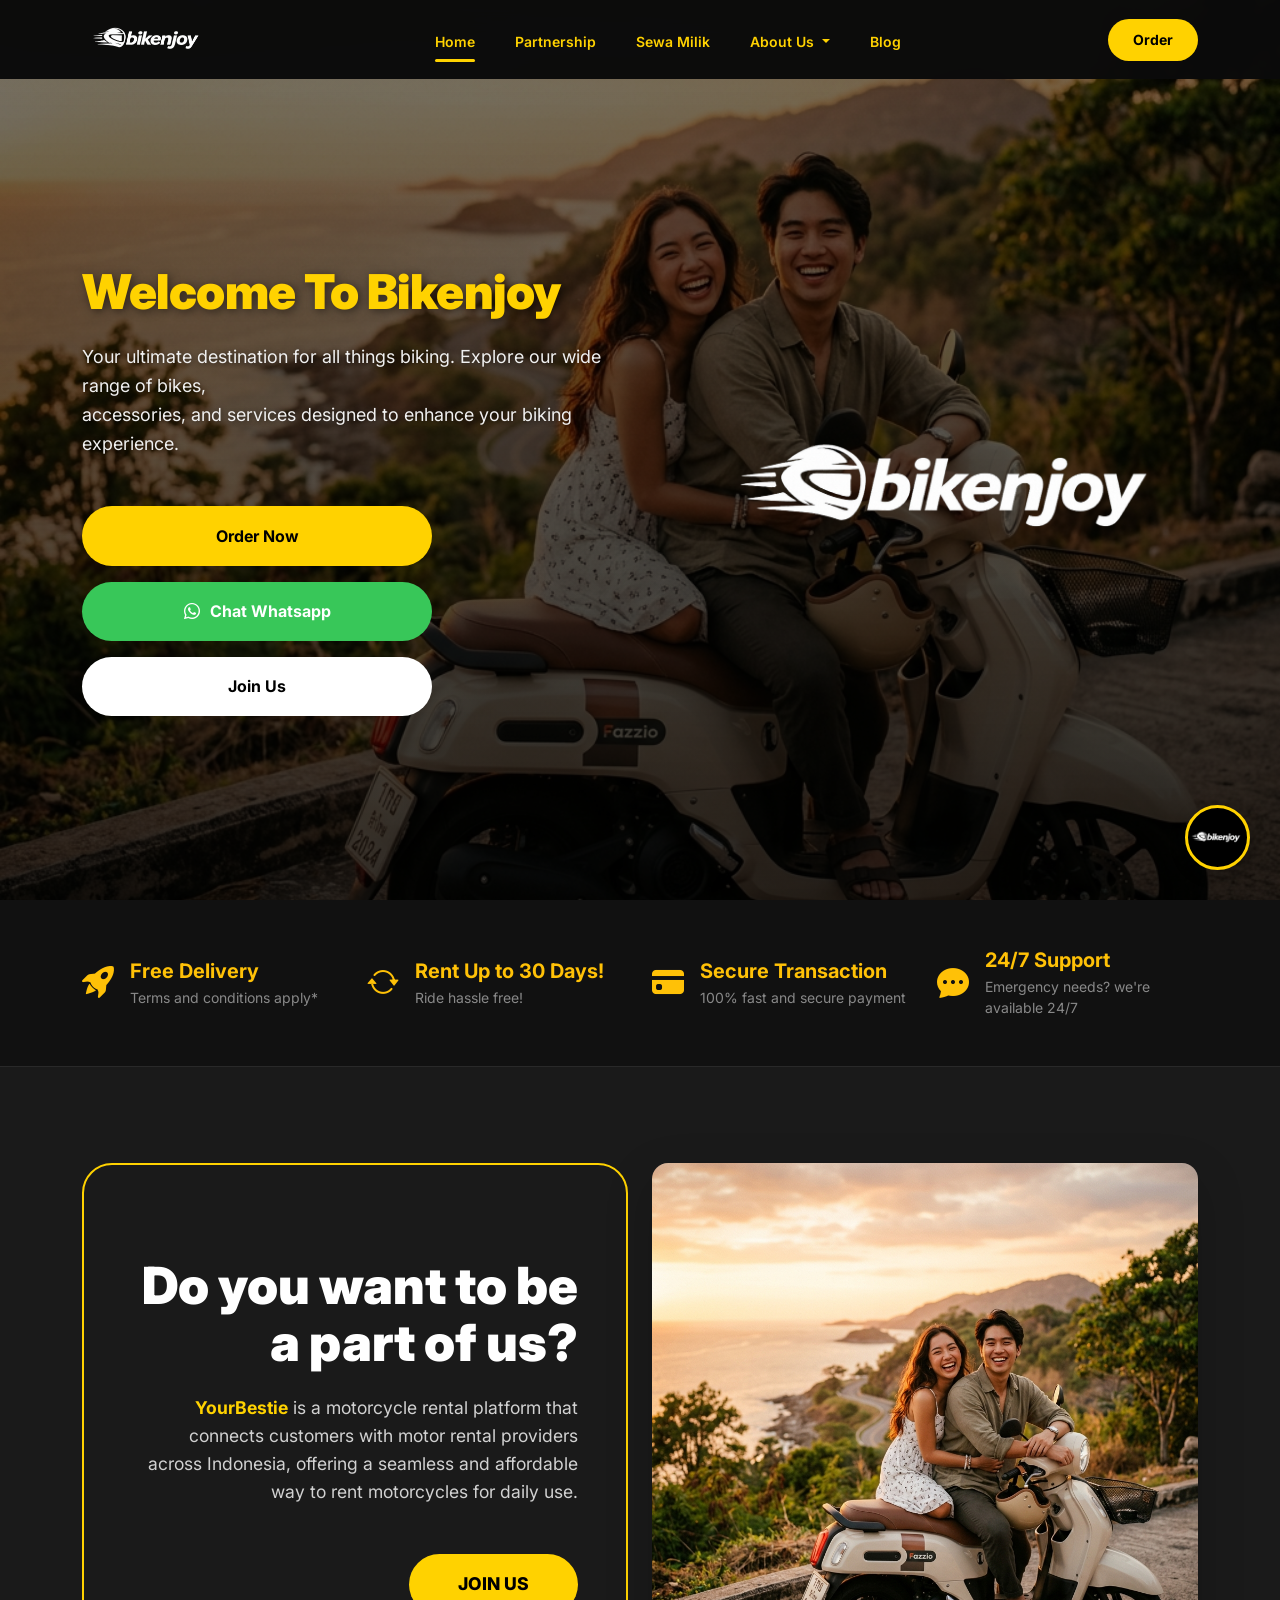
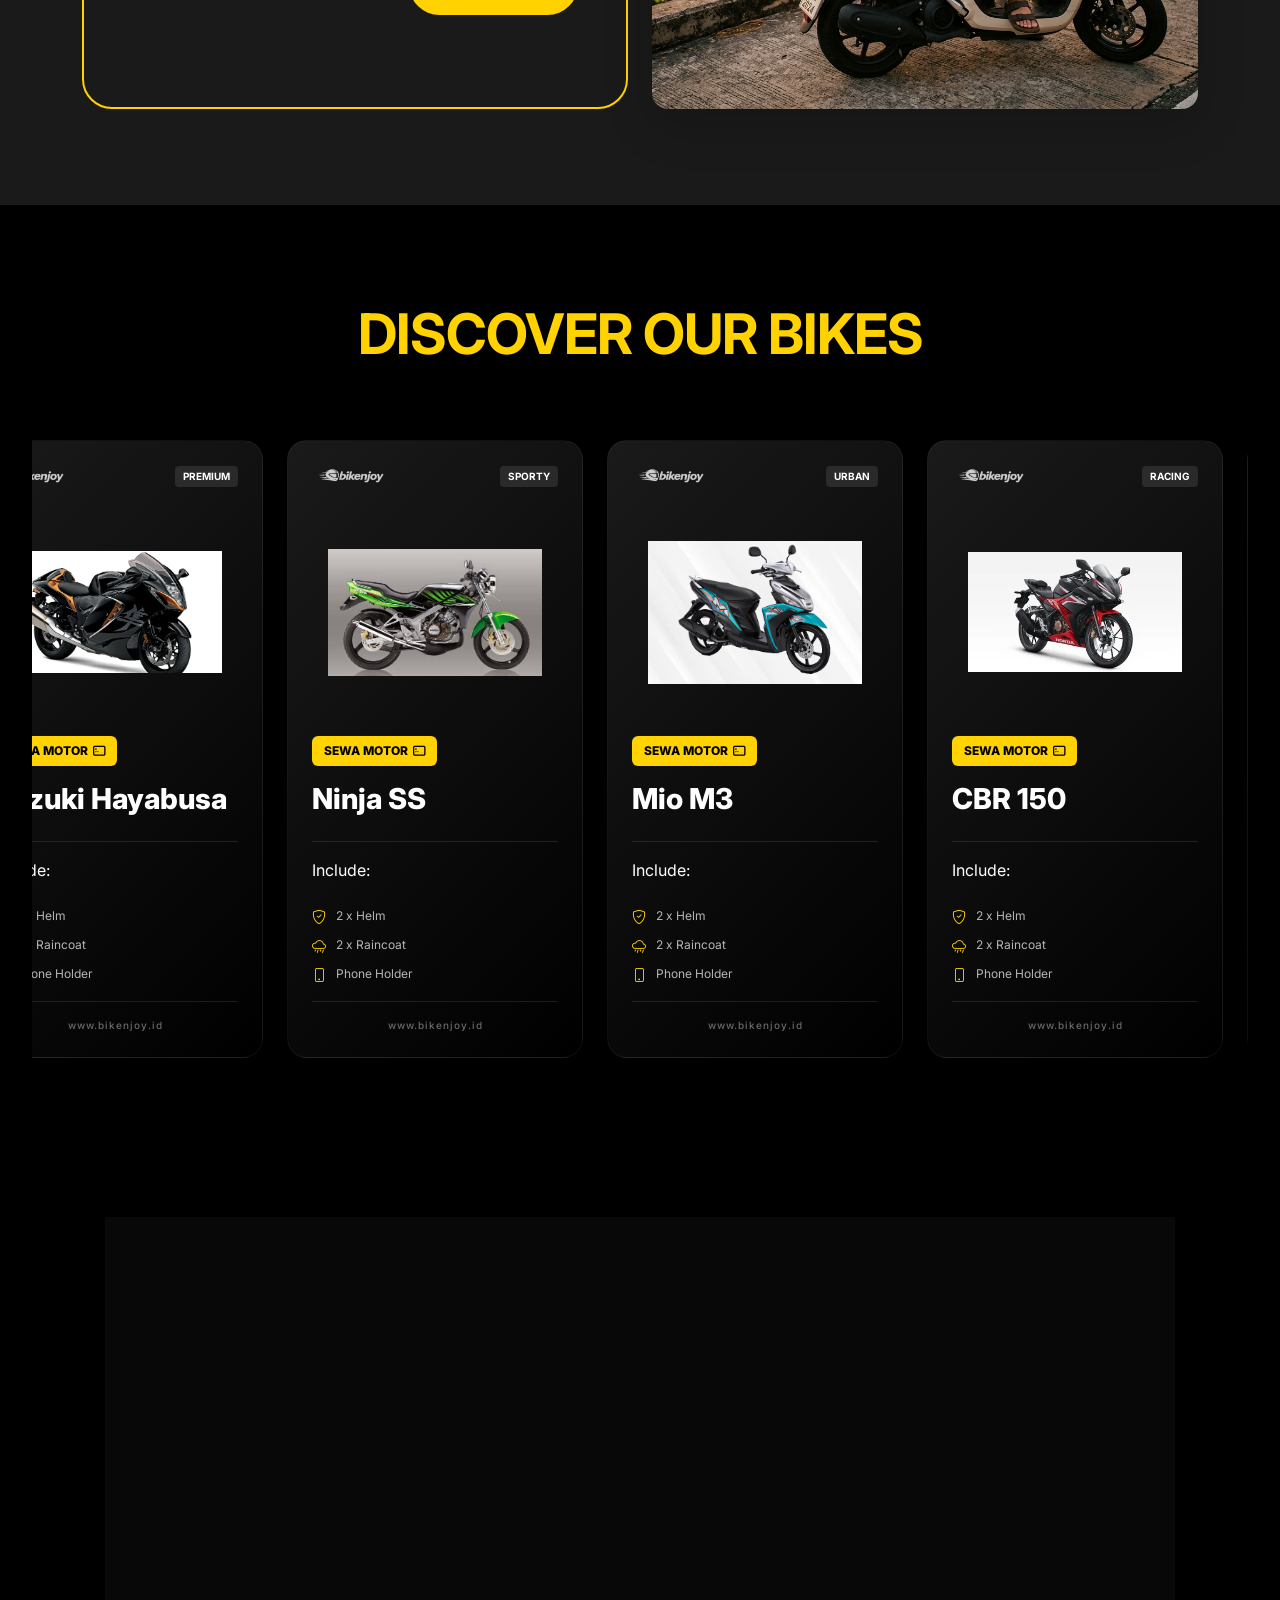
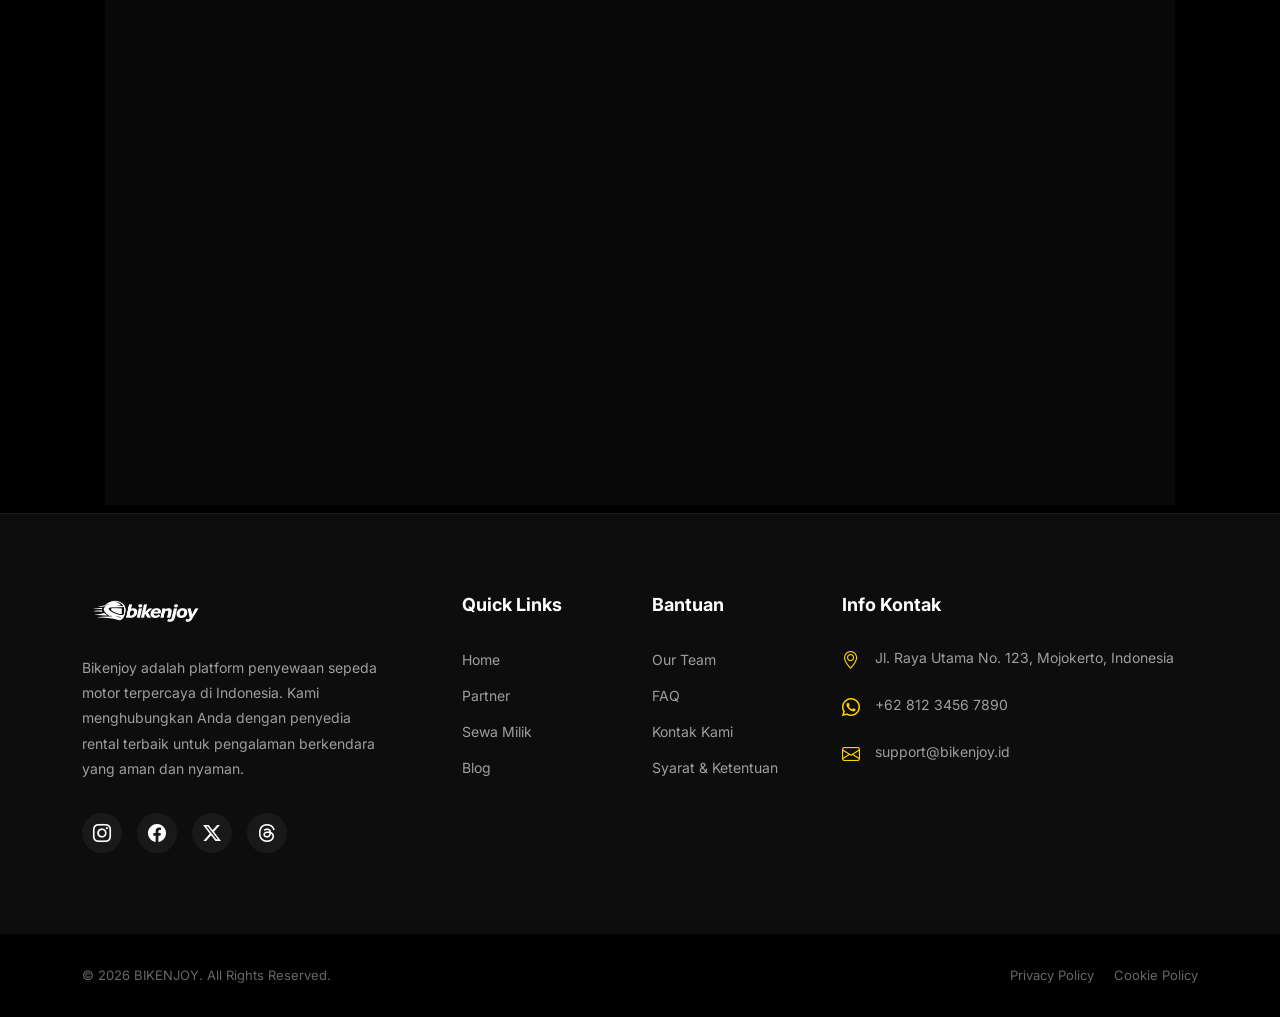
==== commit 652e540d: "refactor: implement CSS variables for theme consistency and add new project pages and assets" ====
--- a/index.html
+++ b/index.html
@@ -15,7 +15,7 @@
 </head>
 
 <body>
-    <!-- Navbar -->
+    
     <nav class="navbar navbar-expand-lg navbar-dark navbar-custom fixed-top">
         <div class="container">
             <a class="navbar-brand logo" href="index.html">
@@ -36,12 +36,12 @@
                             About Us
                         </a>
                         <ul class="dropdown-menu dropdown-menu-custom shadow border-0">
-                            <li><a class="dropdown-item dropdown-item-custom" href="#">Our Team</a></li>
-                            <li><a class="dropdown-item dropdown-item-custom" href="#">FAQ</a></li>
-                            <li><a class="dropdown-item dropdown-item-custom" href="#">Contact</a></li>
+                            <li><a class="dropdown-item dropdown-item-custom" href="ourteam.html">Our Team</a></li>
+                            <li><a class="dropdown-item dropdown-item-custom" href="faq.html">FAQ</a></li>
+                            <li><a class="dropdown-item dropdown-item-custom" href="contact.html">Contact</a></li>
                         </ul>
                     </li>
-                    <li class="nav-item"><a class="nav-link" href="#">Blog</a></li>
+                    <li class="nav-item"><a class="nav-link" href="blog.html">Blog</a></li>
                 </ul>
 
                 <a href="#" class="btn btn-order px-4 rounded-pill mt-3 mt-lg-0">Order</a>
@@ -49,7 +49,6 @@
         </div>
     </nav>
 
-    <!-- Hero Section -->
     <header class="hero d-flex align-items-center position-relative">
         <div class="hero-overlay"></div>
         <div class="container position-relative z-1">
@@ -76,7 +75,6 @@
         </div>
     </header>
 
-    <!-- Features Bar -->
     <section class="features-bar py-5">
         <div class="container">
             <div class="row text-center text-md-start g-4 align-items-center">
@@ -123,7 +121,6 @@
         </div>
     </section>
 
-    <!-- Join Us Section -->
     <section class="cta-section py-5">
         <div class="container py-5">
             <div class="row align-items-stretch justify-content-center gap-5 gap-lg-0">
@@ -147,14 +144,13 @@
         </div>
     </section>
 
-    <!-- Discover Our Bikes Section -->
     <section class="bikes-showcase container-fluid">
         <div class="showcase-header mb-5">
             <h2 class="showcase-title text-center text-uppercase fw-bold">Discover Our Bikes</h2>
         </div>
 
         <div class="row g-4 flex-nowrap overflow-auto py-4 bikes-row mx-auto" style="max-width: 95%;">
-            <!-- Card 1: Suzuki Hayabusa -->
+            
             <div class="col-12 col-md-6 col-xl-3">
                 <div class="bike-card">
                     <div class="card-brand">
@@ -180,7 +176,6 @@
                 </div>
             </div>
 
-            <!-- Card 2: Ninja SS -->
             <div class="col-12 col-md-6 col-xl-3">
                 <div class="bike-card">
                     <div class="card-brand">
@@ -206,7 +201,6 @@
                 </div>
             </div>
 
-            <!-- Card 3: Mio M3 -->
             <div class="col-12 col-md-6 col-xl-3">
                 <div class="bike-card">
                     <div class="card-brand">
@@ -232,7 +226,6 @@
                 </div>
             </div>
 
-            <!-- Card 4: CBR 150 -->
             <div class="col-12 col-md-6 col-xl-3">
                 <div class="bike-card">
                     <div class="card-brand">
@@ -335,7 +328,6 @@
         </div>
     </section>
 
-    <!-- Contact Section -->
     <section id="contact" class="contact-section">
         <div class="container">
             <div class="row justify-content-center">
@@ -379,11 +371,10 @@
         </div>
     </section>
 
-    <!-- Footer -->
     <footer class="site-footer">
         <div class="container footer-top">
             <div class="row g-4">
-                <!-- Brand Section -->
+                
                 <div class="col-lg-4">
                     <div class="footer-brand">
                         <div class="logo">
@@ -401,29 +392,26 @@
                     </div>
                 </div>
 
-                <!-- Quick Links -->
                 <div class="col-6 col-lg-2">
                     <h4 class="footer-title">Quick Links</h4>
                     <ul class="footer-links">
                         <li><a href="index.html">Home</a></li>
                         <li><a href="partner.html">Partner</a></li>
                         <li><a href="sewa.html">Sewa Milik</a></li>
-                        <li><a href="#">Blog</a></li>
+                        <li><a href="blog.html">Blog</a></li>
                     </ul>
                 </div>
 
-                <!-- Support -->
                 <div class="col-6 col-lg-2">
                     <h4 class="footer-title">Bantuan</h4>
                     <ul class="footer-links">
-                        <li><a href="#">Our Team</a></li>
-                        <li><a href="#">FAQ</a></li>
-                        <li><a href="#">Kontak Kami</a></li>
+                        <li><a href="ourteam.html">Our Team</a></li>
+                        <li><a href="faq.html">FAQ</a></li>
+                        <li><a href="contact.html">Kontak Kami</a></li>
                         <li><a href="#">Syarat & Ketentuan</a></li>
                     </ul>
                 </div>
 
-                <!-- Contact -->
                 <div class="col-lg-4">
                     <h4 class="footer-title">Info Kontak</h4>
                     <ul class="contact-info">
@@ -444,7 +432,6 @@
             </div>
         </div>
 
-        <!-- Bottom Footer -->
         <div class="footer-bottom">
             <div class="container">
                 <div class="row align-items-center">
@@ -462,51 +449,40 @@
         </div>
     </footer>
 
-    <!-- Floating Action Button -->
     <a href="#" class="fab">
         <img src="asset/bikenjoy_logo.png" alt="Bikenjoy Logo" class="y-logo-fab" />
     </a>
-    
-    <!-- Bootstrap JS Bundle -->
+
     <script src="https://cdn.jsdelivr.net/npm/bootstrap@5.3.3/dist/js/bootstrap.bundle.min.js"></script>
 
-    <!-- Auto Scroll Script (Infinite Loop) -->
     <script>
         const scrollContainer = document.querySelector('.bikes-row');
         
-        // Clone semua kartu untuk membuat efek loop tak terbatas
         const originalContent = scrollContainer.innerHTML;
-        scrollContainer.innerHTML += originalContent; // Duplikasi kartu
-
-        let speed = 1; // Kecepatan jalan (piksel per frame)
+        scrollContainer.innerHTML += originalContent; 
+
+        let speed = 1; 
         let isHovered = false;
-
-        // Berhenti saat mouse di atas kontainer
         scrollContainer.addEventListener('mouseenter', () => isHovered = true);
         scrollContainer.addEventListener('mouseleave', () => isHovered = false);
 
         function autoScroll() {
             if (!isHovered) {
-                // Gunakan 'auto' agar pergerakan piksel per frame mulus tanpa jeda
                 scrollContainer.style.scrollBehavior = 'auto';
                 scrollContainer.scrollLeft += speed;
                 
-                // Jika sudah melewati lebar konten asli, reset ke awal tanpa terlihat (karena gambarnya sama)
-                // Kita bagi 2 karena kita melakukan duplikasi konten di atas
                 if (scrollContainer.scrollLeft >= scrollContainer.scrollWidth / 2) {
                     scrollContainer.scrollLeft = 0;
                 }
             } else {
-                // Kembalikan ke 'smooth' agar saat user geser manual terasa halus
                 scrollContainer.style.scrollBehavior = 'smooth';
             }
             requestAnimationFrame(autoScroll);
         }
 
-        // Mulai animasi
         autoScroll();
     </script>
     <script src="contact.js"></script>
 </body>
 
-</html>+</html>
--- a/style.css
+++ b/style.css
@@ -1,3 +1,15 @@
+:root {
+    --primary-yellow: #FFD200;
+    --primary-yellow-hover: #E6BD00;
+    --bg-dark: #1A1A1A;
+    --bg-deep: #000000;
+    --text-white: #FFFFFF;
+    --text-light: #F0F0F0;
+    --transition: 0.3s ease;
+    --glass-bg: rgba(255, 255, 255, 0.03);
+    --glass-border: rgba(255, 255, 255, 0.05);
+}
+
 * {
     margin: 0;
     padding: 0;
@@ -6,8 +18,8 @@
 
 body {
     font-family: 'Inter', sans-serif;
-    background-color: #1A1A1A;
-    color: #FFFFFF;
+    background-color: var(--bg-dark);
+    color: var(--text-white);
     overflow-x: hidden;
 }
 
@@ -16,12 +28,11 @@
     color: inherit;
 }
 
-/* Navbar */
 .navbar-custom {
-    background-color: rgba(11, 11, 11, 0.98); /* Slightly more solid */
+    background-color: rgba(11, 11, 11, 0.98); 
     padding: 1rem 0;
     backdrop-filter: blur(15px);
-    z-index: 2000 !important; /* Ensure it's above everything */
+    z-index: 2000 !important; 
 }
 
 .logo {
@@ -33,26 +44,25 @@
 .y-logo {
     width: 28px;
     height: 28px;
-    color: #FFD200;
+    color: var(--primary-yellow);
 }
 
 .logo-text {
     font-size: 22px;
     font-weight: 400;
     letter-spacing: -0.5px;
-    color: #FFD200;
+    color: var(--primary-yellow);
 }
 
 .logo-text .bold {
     font-weight: 700;
 }
 
-/* Nav Links */
 .navbar-custom .nav-link {
     font-size: 14px;
     font-weight: 600;
-    color: #FFD200 !important;
-    transition: 0.3s ease;
+    color: var(--primary-yellow) !important;
+    transition: var(--transition);
     position: relative;
     padding-bottom: 5px;
     display: flex;
@@ -61,11 +71,11 @@
 }
 
 .navbar-custom .nav-link:hover {
-    color: #FFFFFF !important;
+    color: var(--text-white) !important;
 }
 
 .navbar-custom .nav-link.active {
-    color: #FFD200 !important;
+    color: var(--primary-yellow) !important;
 }
 
 .navbar-custom .nav-link.active::after {
@@ -75,29 +85,27 @@
     left: 8px; 
     width: calc(100% - 16px);
     height: 3px;
-    background-color: #FFD200;
+    background-color: var(--primary-yellow);
     border-radius: 2px;
 }
 
-/* Mobile Toggle Hamburger Icon Fix */
 .navbar-toggler {
     border-color: rgba(255, 210, 0, 0.5) !important;
     padding: 0.5rem;
 }
 
 .navbar-toggler:focus {
-    box-shadow: 0 0 0 0.1rem #FFD200;
+    box-shadow: 0 0 0 0.1rem var(--primary-yellow);
 }
 
 .navbar-toggler-icon {
     background-image: url("data:image/svg+xml;charset=utf8,%3Csvg viewBox='0 0 30 30' xmlns='http://www.w3.org/2000/svg'%3E%3Cpath stroke='rgba(255, 210, 0, 1)' stroke-width='2.5' stroke-linecap='round' stroke-miterlimit='10' d='M4 7h22M4 15h22M4 23h22'/%3E%3C/svg%3E") !important;
 }
 
-/* Dropdown */
 .dropdown-menu-custom {
-    background-color: #1A1A1A;
+    background-color: var(--bg-dark);
     border: none;
-    border-top: 3px solid #FFD200;
+    border-top: 3px solid var(--primary-yellow);
     padding: 10px 0;
     box-shadow: 0 10px 20px rgba(0,0,0,0.5);
     border-radius: 0 0 8px 8px;
@@ -121,47 +129,45 @@
     font-size: 13px;
     font-weight: 500;
     color: #F0F0F0 !important;
-    transition: 0.3s ease;
+    transition: var(--transition);
 }
 
 .dropdown-item-custom:hover {
     background-color: rgba(255, 210, 0, 0.1);
-    color: #FFD200 !important;
+    color: var(--primary-yellow) !important;
     padding-left: 25px;
 }
 
-/* Order Button */
 .btn-order {
-    background-color: #FFD200;
+    background-color: var(--primary-yellow);
     color: #000;
     padding: 0.6rem 2rem;
     border-radius: 50px;
     font-weight: 700;
     font-size: 14px;
-    transition: 0.3s ease;
+    transition: var(--transition);
 }
 
 .btn-order:hover {
-    background-color: #E6BD00;
+    background-color: var(--primary-yellow-hover);
     transform: translateY(-2px);
 }
 
-/* Floating Action Button */
 .fab {
     position: fixed;
     bottom: 30px;
     right: 30px;
     width: 65px;
     height: 65px;
-    background-color: #000000;
+    background-color: var(--bg-deep);
     border-radius: 50%;
     box-shadow: 0 4px 15px rgba(0, 0, 0, 0.3);
     display: flex;
     justify-content: center;
     align-items: center;
     z-index: 1000;
-    border: 3px solid #FFD200;
-    transition: 0.3s ease;
+    border: 3px solid var(--primary-yellow);
+    transition: var(--transition);
     overflow: hidden;
 }
 
@@ -178,7 +184,6 @@
     transform: scale(1) translateX(-1px);
 }
 
-/* Hero Section */
 .hero {
     height: 100vh;
     min-height: 700px;
@@ -192,7 +197,6 @@
     padding-top: 80px; 
 }
 
-/* Gradient Overlay */
 .hero-overlay {
     position: absolute;
     top: 0;
@@ -200,14 +204,14 @@
     width: 100%;
     height: 100%;
     background: linear-gradient(to bottom, rgba(0, 0, 0, 0.4) 0%, rgba(20, 20, 20, 0.8) 100%);
-    background-color: rgba(90, 60, 0, 0.3); /* Warm tint for the background */
+    background-color: rgba(90, 60, 0, 0.3); 
     mix-blend-mode: multiply;
 }
 
 .hero-title {
     font-size: clamp(32px, 5vw, 48px);
     font-weight: 900;
-    color: #FFD200;
+    color: var(--primary-yellow);
     line-height: 1.15;
     margin-bottom: 1.5rem;
     text-shadow: 2px 2px 10px rgba(0, 0, 0, 0.5);
@@ -222,8 +226,6 @@
     text-shadow: 1px 1px 5px rgba(0,0,0,0.5);
 }
 
-/* Hero Buttons */
-
 .btn-hero {
     display: flex;
     justify-content: center;
@@ -234,24 +236,24 @@
     border-radius: 50px;
     font-weight: 700;
     font-size: 16px;
-    transition: 0.3s ease;
+    transition: var(--transition);
     border: none;
     cursor: pointer;
 }
 
 .btn-yellow {
-    background-color: #FFD200;
+    background-color: var(--primary-yellow);
     color: #000;
 }
 
 .btn-yellow:hover {
-    background-color: #E6BD00;
+    background-color: var(--primary-yellow-hover);
     transform: translateY(-2px);
 }
 
 .btn-green {
     background-color: #38C759;
-    color: #FFFFFF;
+    color: var(--text-white);
 }
 
 .btn-green:hover {
@@ -260,7 +262,7 @@
 }
 
 .btn-white {
-    background-color: #FFFFFF;
+    background-color: var(--text-white);
     color: #000;
 }
 
@@ -269,26 +271,24 @@
     transform: translateY(-2px);
 }
 
-/* Features Bar */
 .features-bar {
     background-color: #111;
     border-bottom: 1px solid rgba(255, 255, 255, 0.1);
 }
 
-/* Join Us CTA */
 .cta-section {
-    background-color: #1A1A1A;
+    background-color: var(--bg-dark);
 }
 
 .cta-box {
-    border: 2px solid #FFD200;
+    border: 2px solid var(--primary-yellow);
     border-radius: 30px;
 }
 
 .cta-heading {
     font-size: clamp(2.5rem, 4vw, 3.5rem);
     font-weight: 900;
-    color: #FFFFFF;
+    color: var(--text-white);
     line-height: 1.1;
 }
 
@@ -299,29 +299,28 @@
 }
 
 .cta-text span {
-    color: #FFD200;
+    color: var(--primary-yellow);
     font-weight: 700;
 }
 
 .btn-cta {
-    background-color: #FFD200;
+    background-color: var(--primary-yellow);
     color: #000;
     font-weight: 800;
     font-size: 1.1rem;
     text-transform: uppercase;
-    transition: 0.3s ease;
+    transition: var(--transition);
 }
 
 .btn-cta:hover {
-    background-color: #E6BD00;
+    background-color: var(--primary-yellow-hover);
     transform: scale(1.05);
 }
 
-/* Bikes Showcase */
 .bikes-showcase {
-    background-color: #000000;
+    background-color: var(--bg-deep);
     padding: 6rem 0; 
-    color: #FFFFFF;
+    color: var(--text-white);
     width: 100%;
 }
 
@@ -333,30 +332,29 @@
 .showcase-title {
     font-size: 3.5rem;
     font-weight: 900;
-    color: #FFD200;
+    color: var(--primary-yellow);
     text-transform: uppercase;
     letter-spacing: -1px;
 }
 
-/* Horizontal Scroll for Bikes */
 .bikes-row {
+    display: flex;
+    flex-wrap: nowrap;
+    overflow-x: auto;
     scroll-behavior: smooth;
+    -ms-overflow-style: none;
+    scrollbar-width: none;
 }
 
 .bikes-row::-webkit-scrollbar {
-    display: none; /* Sembunyikan scrollbar agar tampilan bersih */
-}
-
-.bikes-row {
-    -ms-overflow-style: none;  /* IE and Edge */
-    scrollbar-width: none;  /* Firefox */
+    display: none;
 }
 
 .bikes-row .col-12,
 .bikes-row .col-md-6,
 .bikes-row .col-xl-3 {
     flex: 0 0 auto;
-    width: 320px; /* Fixed width for better horizontal scrolling look */
+    width: 320px;
 }
 
 @media (max-width: 768px) {
@@ -366,20 +364,20 @@
 }
 
 .bike-card {
-    background: linear-gradient(135deg, #1A1A1A 0%, #000000 100%);
+    background: linear-gradient(135deg, var(--bg-dark) 0%, var(--bg-deep) 100%);
     border-radius: 20px;
     overflow: hidden;
     padding: 1.5rem;
     display: flex;
     flex-direction: column;
     gap: 1.5rem;
-    transition: 0.3s ease;
-    border: 1px solid rgba(255, 255, 255, 0.05);
+    transition: var(--transition);
+    border: 1px solid var(--glass-border);
 }
 
 .bike-card:hover {
     transform: translateY(-10px);
-    border-color: #FFD200;
+    border-color: var(--primary-yellow);
     box-shadow: 0 20px 40px rgba(0, 0, 0, 0.6);
 }
 
@@ -415,7 +413,7 @@
     max-width: 100%;
     max-height: 100%;
     object-fit: contain;
-    transition: 0.3s ease;
+    transition: var(--transition);
 }
 
 .bike-card:hover .bike-image img {
@@ -429,7 +427,7 @@
 }
 
 .category-label {
-    background-color: #FFD200;
+    background-color: var(--primary-yellow);
     color: #000;
     padding: 6px 12px;
     border-radius: 6px;
@@ -470,7 +468,7 @@
 }
 
 .feature i {
-    color: #FFD200;
+    color: var(--primary-yellow);
     font-size: 14px;
 }
 
@@ -489,23 +487,22 @@
 }
 
 .view-more {
-    color: #FFD200;
+    color: var(--primary-yellow);
     font-size: 1.2rem;
     font-weight: 700;
-    transition: 0.3s ease;
+    transition: var(--transition);
 }
 
 .view-more:hover {
-    color: #FFFFFF;
+    color: var(--text-white);
     text-decoration: underline;
 }
 
-/* Site Footer */
 .site-footer {
     background-color: #0d0d0d;
-    color: #FFFFFF;
+    color: var(--text-white);
     padding-top: 5rem;
-    border-top: 1px solid rgba(255, 255, 255, 0.05);
+    border-top: 1px solid var(--glass-border);
 }
 
 .footer-brand .logo {
@@ -528,19 +525,19 @@
 .social-icon {
     width: 40px;
     height: 40px;
-    background-color: rgba(255, 255, 255, 0.05);
+    background-color: var(--glass-border);
     border-radius: 50%;
     display: flex;
     justify-content: center;
     align-items: center;
-    color: #FFFFFF;
-    transition: 0.3s ease;
+    color: var(--text-white);
+    transition: var(--transition);
     font-size: 18px;
 }
 
 .social-icon:hover {
-    background-color: #FFD200;
-    color: #000000;
+    background-color: var(--primary-yellow);
+    color: var(--bg-deep);
     transform: translateY(-5px);
 }
 
@@ -548,9 +545,9 @@
     font-size: 18px;
     font-weight: 700;
     margin-bottom: 2rem;
-    color: #FFFFFF;
+    color: var(--text-white);
     position: relative;
-    padding-bottom: 0px; /* Disederhanakan tanpa garis bawah */
+    padding-bottom: 0px; 
 }
 
 .footer-links {
@@ -566,12 +563,12 @@
 .footer-links a {
     color: rgba(255, 255, 255, 0.6);
     font-size: 14px;
-    transition: 0.3s ease;
+    transition: var(--transition);
     display: inline-block;
 }
 
 .footer-links a:hover {
-    color: #FFD200;
+    color: var(--primary-yellow);
     padding-left: 5px;
 }
 
@@ -589,15 +586,15 @@
 }
 
 .contact-info i {
-    color: #FFD200;
+    color: var(--primary-yellow);
     font-size: 18px;
 }
 
 .footer-bottom {
     margin-top: 5rem;
     padding: 2rem 0;
-    border-top: 1px solid rgba(255, 255, 255, 0.05);
-    background-color: #000000;
+    border-top: 1px solid var(--glass-border);
+    background-color: var(--bg-deep);
 }
 
 .copyright-text {
@@ -615,11 +612,11 @@
 .footer-bottom-links a {
     color: rgba(255, 255, 255, 0.4);
     font-size: 13px;
-    transition: 0.3s ease;
+    transition: var(--transition);
 }
 
 .footer-bottom-links a:hover {
-    color: #FFD200;
+    color: var(--primary-yellow);
 }
 
 @media (max-width: 991px) {
@@ -649,7 +646,7 @@
     .contact-title {
         font-size: 2rem;
     }
-    /* Mobile Navbar Dropdown Container Fix */
+    
     .navbar-collapse {
         background-color: #111111 !important;
         padding: 1.5rem !important;
@@ -657,11 +654,11 @@
         margin-top: 15px;
         box-shadow: 0 10px 40px rgba(0, 0, 0, 0.8);
         border: 1px solid rgba(255, 210, 0, 0.2);
-        overflow-y: auto; /* Allow scrolling if menu is long */
+        overflow-y: auto; 
         max-height: 80vh; 
     }
     .navbar-collapse.show {
-        display: block !important; /* Force display when open */
+        display: block !important; 
         visibility: visible !important;
         opacity: 1 !important;
     }
@@ -670,7 +667,7 @@
     }
     .nav-item {
         width: 100%;
-        border-bottom: 1px solid rgba(255, 255, 255, 0.05);
+        border-bottom: 1px solid var(--glass-border);
         text-align: left;
     }
     .nav-item:last-child {
@@ -679,39 +676,38 @@
     .navbar-custom .nav-link {
         padding: 1.2rem 0.5rem !important;
         justify-content: flex-start;
-        font-size: 16px; /* Slightly larger for touch */
+        font-size: 16px; 
     }
     .btn-order {
-        width: 100%; /* Full width button on mobile */
+        width: 100%; 
         padding: 1rem !important;
     }
 }
 
-/* Contact Section */
 .contact-section {
     padding: 6rem 0;
-    background-color: #000000;
+    background-color: var(--bg-deep);
 }
 
 .contact-card {
-    background: rgba(255, 255, 255, 0.03);
+    background: var(--glass-bg);
     backdrop-filter: blur(15px);
-    border: 1px solid rgba(255, 255, 255, 0.05);
+    border: 1px solid var(--glass-border);
     border-radius: 30px;
     padding: 4rem 2rem;
     text-align: center;
-    transition: 0.3s ease;
+    transition: var(--transition);
 }
 
 .contact-card:hover {
-    background: rgba(255, 255, 255, 0.05);
-    border-color: #FFD200;
+    background: var(--glass-border);
+    border-color: var(--primary-yellow);
 }
 
 .contact-title {
     font-size: 2.5rem;
     font-weight: 800;
-    color: #FFFFFF;
+    color: var(--text-white);
     margin-bottom: 1.5rem;
 }
 
@@ -723,8 +719,8 @@
 }
 
 .btn-gmail {
-    background-color: #FFD200;
-    color: #000000;
+    background-color: var(--primary-yellow);
+    color: var(--bg-deep);
     font-weight: 700;
     padding: 1rem 3rem;
     border-radius: 50px;
@@ -732,23 +728,22 @@
     align-items: center;
     gap: 12px;
     font-size: 1.1rem;
-    transition: 0.3s ease;
+    transition: var(--transition);
     border: none;
     text-decoration: none;
 }
 
 .btn-gmail:hover {
-    background-color: #E6BD00;
+    background-color: var(--primary-yellow-hover);
     transform: translateY(-5px);
     box-shadow: 0 10px 20px rgba(255, 210, 0, 0.2);
-    color: #000000;
+    color: var(--bg-deep);
 }
 
 .btn-gmail i {
     font-size: 1.4rem;
 }
 
-/* Form Styles */
 .contact-form .form-label {
     color: rgba(255, 255, 255, 0.8);
     font-weight: 600;
@@ -759,37 +754,34 @@
 }
 
 .contact-form .form-control {
-    background-color: rgba(255, 255, 255, 0.05);
+    background-color: var(--glass-border);
     border: 1px solid rgba(255, 255, 255, 0.1);
-    color: #FFFFFF;
+    color: var(--text-white);
     border-radius: 12px;
     padding: 0.8rem 1rem;
-    transition: 0.3s ease;
+    transition: var(--transition);
 }
 
 .contact-form .form-control:focus {
     background-color: rgba(255, 255, 255, 0.08);
-    border-color: #FFD200;
+    border-color: var(--primary-yellow);
     box-shadow: 0 0 0 0.25rem rgba(255, 210, 0, 0.1);
     outline: none;
 }
 
 .contact-form .form-control::placeholder {
-    color: rgba(255, 255, 255, 0.5); /* Improved placeholder contrast */
-    opacity: 1; /* Override default opacity in some browsers */
-}
-
-/* Chrome, Firefox, Opera, Safari 10.1+ */
+    color: rgba(255, 255, 255, 0.5); 
+    opacity: 1; 
+}
+
 .contact-form .form-control::-webkit-input-placeholder {
     color: rgba(255, 255, 255, 0.5);
 }
 
-/* Internet Explorer 10-11 */
 .contact-form .form-control:-ms-input-placeholder {
     color: rgba(255, 255, 255, 0.5);
 }
 
-/* Microsoft Edge */
 .contact-form .form-control::-ms-input-placeholder {
     color: rgba(255, 255, 255, 0.5);
 }
@@ -799,21 +791,21 @@
 }
 
 .btn-submit {
-    background-color: #FFD200;
-    color: #000000;
+    background-color: var(--primary-yellow);
+    color: var(--bg-deep);
     font-weight: 800;
     padding: 1rem 2rem;
     border-radius: 12px;
     width: 100%;
     margin-top: 1rem;
     border: none;
-    transition: 0.3s ease;
+    transition: var(--transition);
     text-transform: uppercase;
     letter-spacing: 1px;
 }
 
 .btn-submit:hover {
-    background-color: #E6BD00;
+    background-color: var(--primary-yellow-hover);
     transform: translateY(-3px);
     box-shadow: 0 5px 15px rgba(255, 210, 0, 0.3);
 }
@@ -825,7 +817,6 @@
     transform: none;
 }
 
-/* Alert Styling */
 #contactAlert {
     border-radius: 50px;
     padding: 1rem 2rem;
@@ -833,8 +824,8 @@
     font-size: 0.95rem;
     margin-bottom: 2rem;
     background-color: rgba(255, 210, 0, 0.1);
-    border: 1px solid #FFD200;
-    color: #FFD200;
+    border: 1px solid var(--primary-yellow);
+    color: var(--primary-yellow);
     display: inline-block;
 }
 
@@ -845,5 +836,4 @@
 @keyframes fadeIn {
     from { opacity: 0; transform: translateY(-10px); }
     to { opacity: 1; transform: translateY(0); }
-}
-
+}
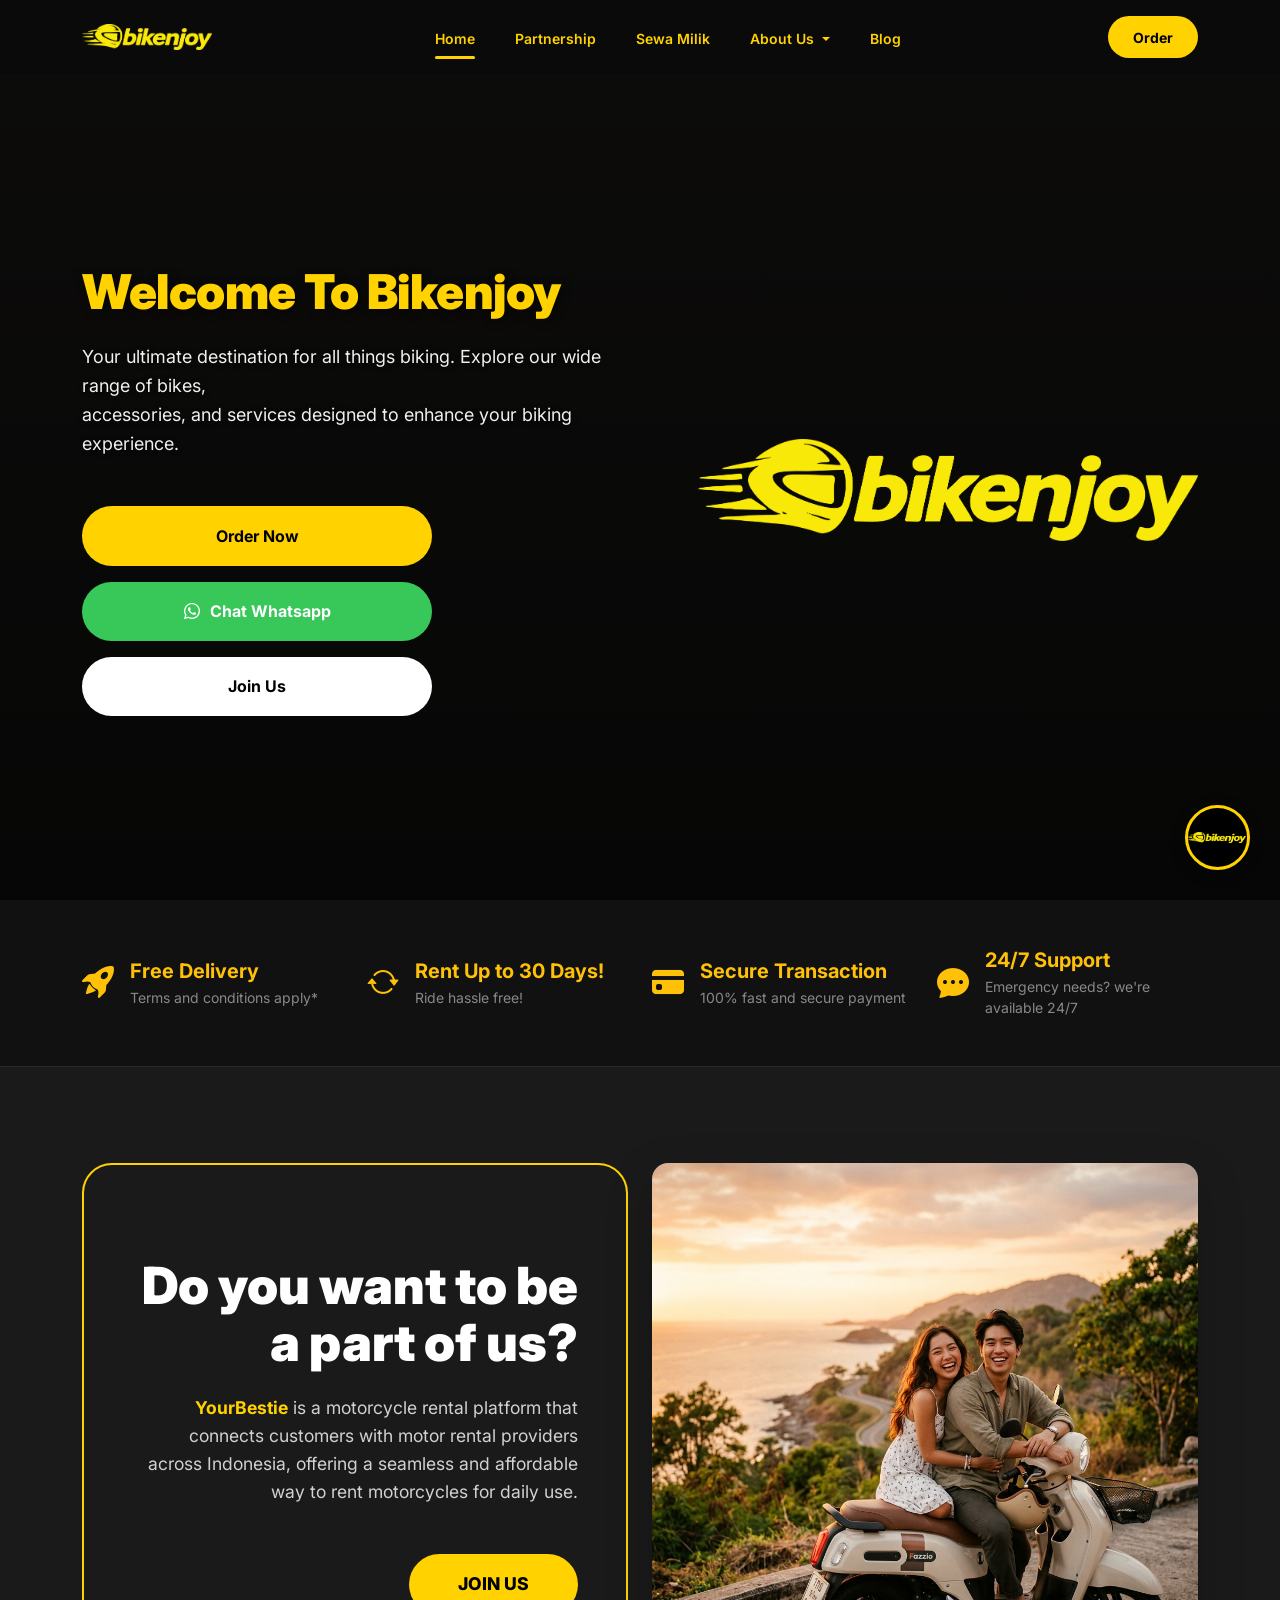
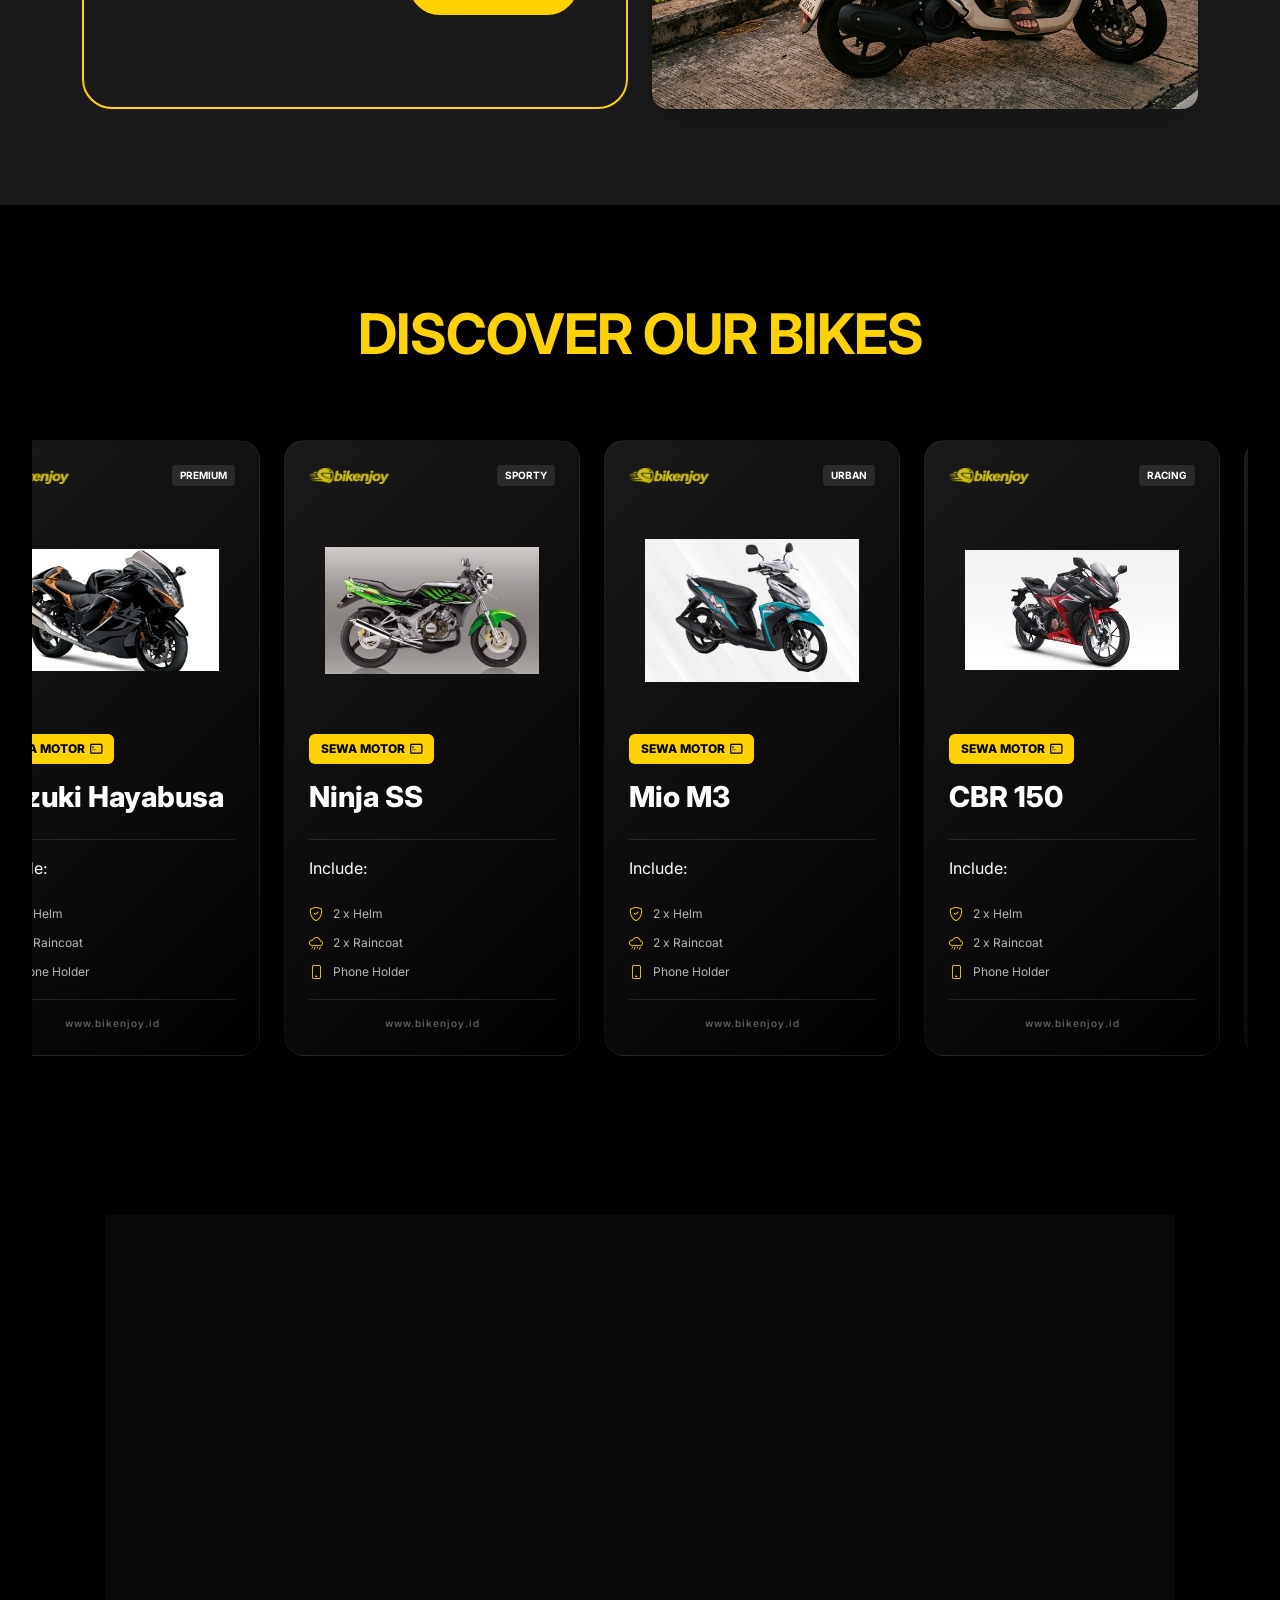
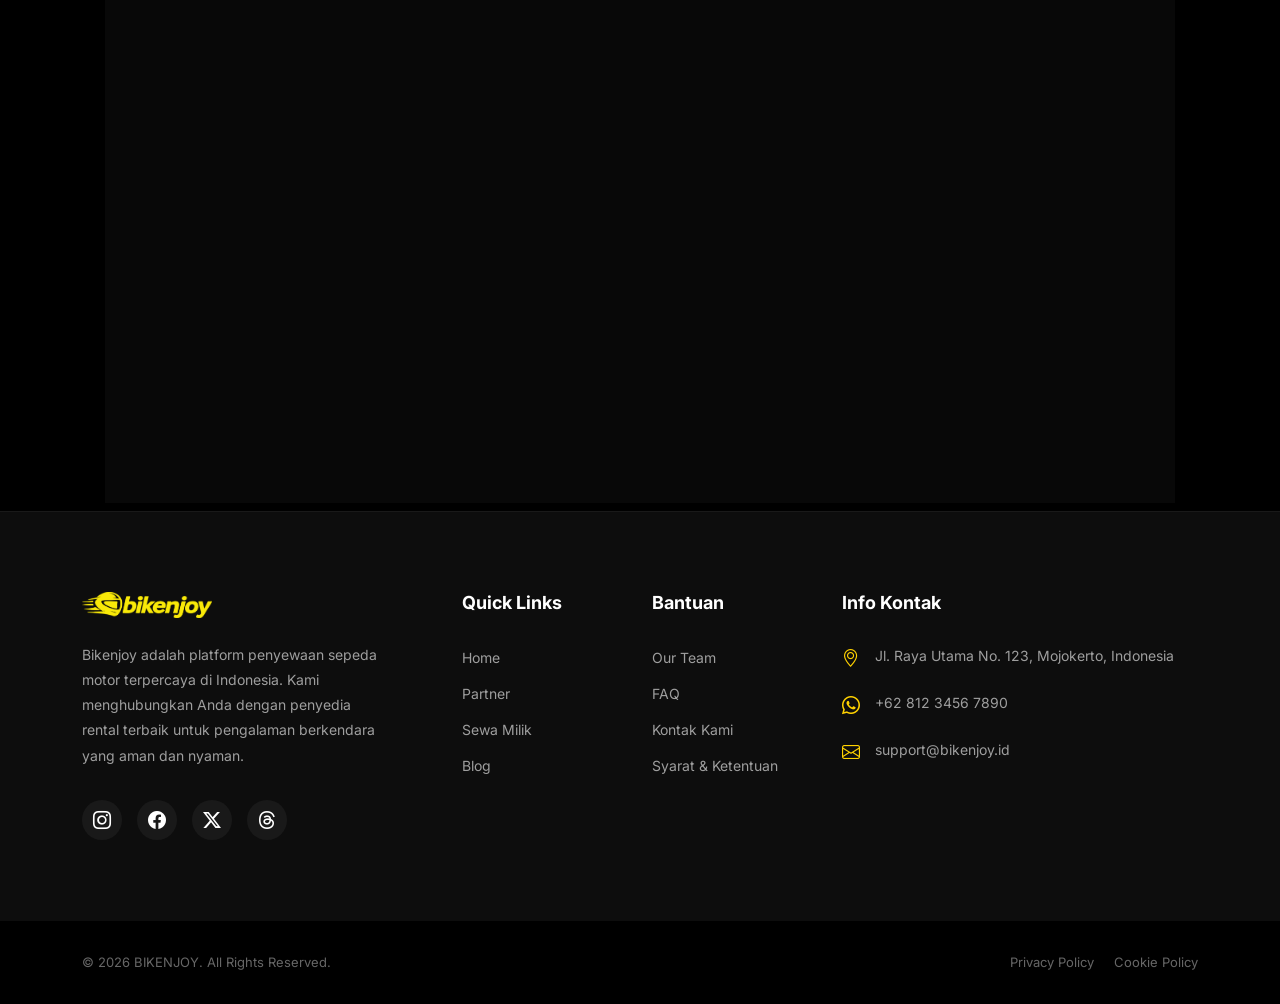
==== commit c64f721e: "merapihkan" ====
--- a/index.html
+++ b/index.html
@@ -11,7 +11,7 @@
     <link href="https://fonts.googleapis.com/css2?family=Inter:wght@300;400;500;600;700;800;900&display=swap"
         rel="stylesheet" />
     <link rel="stylesheet" href="https://cdn.jsdelivr.net/npm/bootstrap-icons@1.11.3/font/bootstrap-icons.min.css" />
-    <link rel="stylesheet" href="style.css" />
+    <link rel="stylesheet" href="css/style.css" />
 </head>
 
 <body>
--- a/css/style.css
+++ b/css/style.css
@@ -0,0 +1,839 @@
+:root {
+    --primary-yellow: #FFD200;
+    --primary-yellow-hover: #E6BD00;
+    --bg-dark: #1A1A1A;
+    --bg-deep: #000000;
+    --text-white: #FFFFFF;
+    --text-light: #F0F0F0;
+    --transition: 0.3s ease;
+    --glass-bg: rgba(255, 255, 255, 0.03);
+    --glass-border: rgba(255, 255, 255, 0.05);
+}
+
+* {
+    margin: 0;
+    padding: 0;
+    box-sizing: border-box;
+}
+
+body {
+    font-family: 'Inter', sans-serif;
+    background-color: var(--bg-dark);
+    color: var(--text-white);
+    overflow-x: hidden;
+}
+
+a {
+    text-decoration: none;
+    color: inherit;
+}
+
+.navbar-custom {
+    background-color: rgba(11, 11, 11, 0.98); 
+    padding: 1rem 0;
+    backdrop-filter: blur(15px);
+    z-index: 2000 !important; 
+}
+
+.logo {
+    display: flex;
+    align-items: center;
+    gap: 8px;
+}
+
+.y-logo {
+    width: 28px;
+    height: 28px;
+    color: var(--primary-yellow);
+}
+
+.logo-text {
+    font-size: 22px;
+    font-weight: 400;
+    letter-spacing: -0.5px;
+    color: var(--primary-yellow);
+}
+
+.logo-text .bold {
+    font-weight: 700;
+}
+
+.navbar-custom .nav-link {
+    font-size: 14px;
+    font-weight: 600;
+    color: var(--primary-yellow) !important;
+    transition: var(--transition);
+    position: relative;
+    padding-bottom: 5px;
+    display: flex;
+    align-items: center;
+    gap: 4px;
+}
+
+.navbar-custom .nav-link:hover {
+    color: var(--text-white) !important;
+}
+
+.navbar-custom .nav-link.active {
+    color: var(--primary-yellow) !important;
+}
+
+.navbar-custom .nav-link.active::after {
+    content: '';
+    position: absolute;
+    bottom: -5px;
+    left: 8px; 
+    width: calc(100% - 16px);
+    height: 3px;
+    background-color: var(--primary-yellow);
+    border-radius: 2px;
+}
+
+.navbar-toggler {
+    border-color: rgba(255, 210, 0, 0.5) !important;
+    padding: 0.5rem;
+}
+
+.navbar-toggler:focus {
+    box-shadow: 0 0 0 0.1rem var(--primary-yellow);
+}
+
+.navbar-toggler-icon {
+    background-image: url("data:image/svg+xml;charset=utf8,%3Csvg viewBox='0 0 30 30' xmlns='http://www.w3.org/2000/svg'%3E%3Cpath stroke='rgba(255, 210, 0, 1)' stroke-width='2.5' stroke-linecap='round' stroke-miterlimit='10' d='M4 7h22M4 15h22M4 23h22'/%3E%3C/svg%3E") !important;
+}
+
+.dropdown-menu-custom {
+    background-color: var(--bg-dark);
+    border: none;
+    border-top: 3px solid var(--primary-yellow);
+    padding: 10px 0;
+    box-shadow: 0 10px 20px rgba(0,0,0,0.5);
+    border-radius: 0 0 8px 8px;
+    margin-top: 0; 
+}
+
+@media (min-width: 992px) {
+    .dropdown:hover .dropdown-menu {
+        display: block; 
+        animation: fadeDropdown 0.3s forwards;
+    }
+}
+
+@keyframes fadeDropdown {
+    from { opacity: 0; transform: translateY(10px); }
+    to { opacity: 1; transform: translateY(0); }
+}
+
+.dropdown-item-custom {
+    padding: 10px 20px;
+    font-size: 13px;
+    font-weight: 500;
+    color: #F0F0F0 !important;
+    transition: var(--transition);
+}
+
+.dropdown-item-custom:hover {
+    background-color: rgba(255, 210, 0, 0.1);
+    color: var(--primary-yellow) !important;
+    padding-left: 25px;
+}
+
+.btn-order {
+    background-color: var(--primary-yellow);
+    color: #000;
+    padding: 0.6rem 2rem;
+    border-radius: 50px;
+    font-weight: 700;
+    font-size: 14px;
+    transition: var(--transition);
+}
+
+.btn-order:hover {
+    background-color: var(--primary-yellow-hover);
+    transform: translateY(-2px);
+}
+
+.fab {
+    position: fixed;
+    bottom: 30px;
+    right: 30px;
+    width: 65px;
+    height: 65px;
+    background-color: var(--bg-deep);
+    border-radius: 50%;
+    box-shadow: 0 4px 15px rgba(0, 0, 0, 0.3);
+    display: flex;
+    justify-content: center;
+    align-items: center;
+    z-index: 1000;
+    border: 3px solid var(--primary-yellow);
+    transition: var(--transition);
+    overflow: hidden;
+}
+
+.fab:hover {
+    transform: scale(1.05);
+    box-shadow: 0 6px 20px rgba(0, 0, 0, 0.4);
+}
+
+.y-logo-fab {
+    width: 100%;
+    height: 100%;
+    object-fit: contain;
+    object-position: left center;
+    transform: scale(1) translateX(-1px);
+}
+
+.hero {
+    height: 100vh;
+    min-height: 700px;
+    background-image: url('asset/hero_bg.png');
+    background-size: cover;
+    background-position: center;
+    position: relative;
+    display: flex;
+    align-items: center;
+    justify-content: center;
+    padding-top: 80px; 
+}
+
+.hero-overlay {
+    position: absolute;
+    top: 0;
+    left: 0;
+    width: 100%;
+    height: 100%;
+    background: linear-gradient(to bottom, rgba(0, 0, 0, 0.4) 0%, rgba(20, 20, 20, 0.8) 100%);
+    background-color: rgba(90, 60, 0, 0.3); 
+    mix-blend-mode: multiply;
+}
+
+.hero-title {
+    font-size: clamp(32px, 5vw, 48px);
+    font-weight: 900;
+    color: var(--primary-yellow);
+    line-height: 1.15;
+    margin-bottom: 1.5rem;
+    text-shadow: 2px 2px 10px rgba(0, 0, 0, 0.5);
+    letter-spacing: -0.5px;
+}
+
+.hero-subtitle {
+    font-size: 18px;
+    line-height: 1.6;
+    margin-bottom: 3rem;
+    color: #F0F0F0;
+    text-shadow: 1px 1px 5px rgba(0,0,0,0.5);
+}
+
+.btn-hero {
+    display: flex;
+    justify-content: center;
+    align-items: center;
+    gap: 10px;
+    width: 100%;
+    padding: 1.1rem;
+    border-radius: 50px;
+    font-weight: 700;
+    font-size: 16px;
+    transition: var(--transition);
+    border: none;
+    cursor: pointer;
+}
+
+.btn-yellow {
+    background-color: var(--primary-yellow);
+    color: #000;
+}
+
+.btn-yellow:hover {
+    background-color: var(--primary-yellow-hover);
+    transform: translateY(-2px);
+}
+
+.btn-green {
+    background-color: #38C759;
+    color: var(--text-white);
+}
+
+.btn-green:hover {
+    background-color: #2DAE4B;
+    transform: translateY(-2px);
+}
+
+.btn-white {
+    background-color: var(--text-white);
+    color: #000;
+}
+
+.btn-white:hover {
+    background-color: #F0F0F0;
+    transform: translateY(-2px);
+}
+
+.features-bar {
+    background-color: #111;
+    border-bottom: 1px solid rgba(255, 255, 255, 0.1);
+}
+
+.cta-section {
+    background-color: var(--bg-dark);
+}
+
+.cta-box {
+    border: 2px solid var(--primary-yellow);
+    border-radius: 30px;
+}
+
+.cta-heading {
+    font-size: clamp(2.5rem, 4vw, 3.5rem);
+    font-weight: 900;
+    color: var(--text-white);
+    line-height: 1.1;
+}
+
+.cta-text {
+    font-size: 1.1rem;
+    line-height: 1.6;
+    color: rgba(255, 255, 255, 0.8);
+}
+
+.cta-text span {
+    color: var(--primary-yellow);
+    font-weight: 700;
+}
+
+.btn-cta {
+    background-color: var(--primary-yellow);
+    color: #000;
+    font-weight: 800;
+    font-size: 1.1rem;
+    text-transform: uppercase;
+    transition: var(--transition);
+}
+
+.btn-cta:hover {
+    background-color: var(--primary-yellow-hover);
+    transform: scale(1.05);
+}
+
+.bikes-showcase {
+    background-color: var(--bg-deep);
+    padding: 6rem 0; 
+    color: var(--text-white);
+    width: 100%;
+}
+
+.showcase-header {
+    text-align: center;
+    margin-bottom: 4rem;
+}
+
+.showcase-title {
+    font-size: 3.5rem;
+    font-weight: 900;
+    color: var(--primary-yellow);
+    text-transform: uppercase;
+    letter-spacing: -1px;
+}
+
+.bikes-row {
+    display: flex;
+    flex-wrap: nowrap;
+    overflow-x: auto;
+    scroll-behavior: smooth;
+    -ms-overflow-style: none;
+    scrollbar-width: none;
+}
+
+.bikes-row::-webkit-scrollbar {
+    display: none;
+}
+
+.bikes-row .col-12,
+.bikes-row .col-md-6,
+.bikes-row .col-xl-3 {
+    flex: 0 0 auto;
+    width: 320px;
+}
+
+@media (max-width: 768px) {
+    .bikes-row .col-12 {
+        width: 280px;
+    }
+}
+
+.bike-card {
+    background: linear-gradient(135deg, var(--bg-dark) 0%, var(--bg-deep) 100%);
+    border-radius: 20px;
+    overflow: hidden;
+    padding: 1.5rem;
+    display: flex;
+    flex-direction: column;
+    gap: 1.5rem;
+    transition: var(--transition);
+    border: 1px solid var(--glass-border);
+}
+
+.bike-card:hover {
+    transform: translateY(-10px);
+    border-color: var(--primary-yellow);
+    box-shadow: 0 20px 40px rgba(0, 0, 0, 0.6);
+}
+
+.card-brand {
+    display: flex;
+    justify-content: space-between;
+    align-items: center;
+}
+
+.mini-logo {
+    width: 80px;
+    opacity: 0.8;
+}
+
+.brand-tag {
+    font-size: 10px;
+    font-weight: 700;
+    background-color: rgba(255, 255, 255, 0.1);
+    padding: 3px 8px;
+    border-radius: 4px;
+    text-transform: uppercase;
+}
+
+.bike-image {
+    height: 200px;
+    display: flex;
+    justify-content: center;
+    align-items: center;
+    padding: 1rem;
+}
+
+.bike-image img {
+    max-width: 100%;
+    max-height: 100%;
+    object-fit: contain;
+    transition: var(--transition);
+}
+
+.bike-card:hover .bike-image img {
+    transform: scale(1.1);
+}
+
+.card-info {
+    display: flex;
+    flex-direction: column;
+    gap: 1rem;
+}
+
+.category-label {
+    background-color: var(--primary-yellow);
+    color: #000;
+    padding: 6px 12px;
+    border-radius: 6px;
+    font-size: 12px;
+    font-weight: 800;
+    text-transform: uppercase;
+    align-self: flex-start;
+    display: flex;
+    align-items: center;
+    gap: 5px;
+}
+
+.category-label::after {
+    content: '\F2DA'; 
+    font-family: 'bootstrap-icons';
+}
+
+.bike-model {
+    font-size: 1.8rem;
+    font-weight: 800;
+    margin-bottom: 0.5rem;
+}
+
+.bike-features {
+    display: flex;
+    flex-direction: column;
+    gap: 8px;
+    border-top: 1px solid rgba(255, 255, 255, 0.1);
+    padding-top: 1rem;
+}
+
+.feature {
+    font-size: 12px;
+    color: rgba(255, 255, 255, 0.7);
+    display: flex;
+    align-items: center;
+    gap: 10px;
+}
+
+.feature i {
+    color: var(--primary-yellow);
+    font-size: 14px;
+}
+
+.card-footer {
+    border-top: 1px solid rgba(255, 255, 255, 0.1);
+    padding-top: 1rem;
+    display: flex;
+    justify-content: center;
+}
+
+.url {
+    font-size: 10px;
+    color: rgba(255, 255, 255, 0.4);
+    font-weight: 500;
+    letter-spacing: 1px;
+}
+
+.view-more {
+    color: var(--primary-yellow);
+    font-size: 1.2rem;
+    font-weight: 700;
+    transition: var(--transition);
+}
+
+.view-more:hover {
+    color: var(--text-white);
+    text-decoration: underline;
+}
+
+.site-footer {
+    background-color: #0d0d0d;
+    color: var(--text-white);
+    padding-top: 5rem;
+    border-top: 1px solid var(--glass-border);
+}
+
+.footer-brand .logo {
+    margin-bottom: 1.5rem;
+}
+
+.footer-description {
+    color: rgba(255, 255, 255, 0.6);
+    font-size: 14px;
+    line-height: 1.8;
+    margin-bottom: 2rem;
+    max-width: 300px;
+}
+
+.social-links {
+    display: flex;
+    gap: 15px;
+}
+
+.social-icon {
+    width: 40px;
+    height: 40px;
+    background-color: var(--glass-border);
+    border-radius: 50%;
+    display: flex;
+    justify-content: center;
+    align-items: center;
+    color: var(--text-white);
+    transition: var(--transition);
+    font-size: 18px;
+}
+
+.social-icon:hover {
+    background-color: var(--primary-yellow);
+    color: var(--bg-deep);
+    transform: translateY(-5px);
+}
+
+.footer-title {
+    font-size: 18px;
+    font-weight: 700;
+    margin-bottom: 2rem;
+    color: var(--text-white);
+    position: relative;
+    padding-bottom: 0px; 
+}
+
+.footer-links {
+    list-style: none;
+    padding: 0;
+    margin: 0;
+}
+
+.footer-links li {
+    margin-bottom: 12px;
+}
+
+.footer-links a {
+    color: rgba(255, 255, 255, 0.6);
+    font-size: 14px;
+    transition: var(--transition);
+    display: inline-block;
+}
+
+.footer-links a:hover {
+    color: var(--primary-yellow);
+    padding-left: 5px;
+}
+
+.contact-info {
+    list-style: none;
+    padding: 0;
+}
+
+.contact-info li {
+    display: flex;
+    gap: 15px;
+    margin-bottom: 20px;
+    color: rgba(255, 255, 255, 0.6);
+    font-size: 14px;
+}
+
+.contact-info i {
+    color: var(--primary-yellow);
+    font-size: 18px;
+}
+
+.footer-bottom {
+    margin-top: 5rem;
+    padding: 2rem 0;
+    border-top: 1px solid var(--glass-border);
+    background-color: var(--bg-deep);
+}
+
+.copyright-text {
+    color: rgba(255, 255, 255, 0.4);
+    font-size: 13px;
+    margin: 0;
+}
+
+.footer-bottom-links {
+    display: flex;
+    gap: 20px;
+    justify-content: flex-end;
+}
+
+.footer-bottom-links a {
+    color: rgba(255, 255, 255, 0.4);
+    font-size: 13px;
+    transition: var(--transition);
+}
+
+.footer-bottom-links a:hover {
+    color: var(--primary-yellow);
+}
+
+@media (max-width: 991px) {
+    .footer-bottom-links {
+        justify-content: center;
+        margin-top: 1rem;
+    }
+    .footer-bottom, .footer-brand, .footer-links, .contact-info {
+        text-align: center;
+    }
+    .footer-brand .logo, .social-links {
+        justify-content: center;
+    }
+    .contact-info li {
+        justify-content: center;
+    }
+    .footer-description {
+        margin: 0 auto 2rem auto;
+    }
+    .footer-title::after {
+        left: 50%;
+        transform: translateX(-50%);
+    }
+    .contact-card {
+        padding: 2rem 1.5rem;
+    }
+    .contact-title {
+        font-size: 2rem;
+    }
+    
+    .navbar-collapse {
+        background-color: #111111 !important;
+        padding: 1.5rem !important;
+        border-radius: 15px;
+        margin-top: 15px;
+        box-shadow: 0 10px 40px rgba(0, 0, 0, 0.8);
+        border: 1px solid rgba(255, 210, 0, 0.2);
+        overflow-y: auto; 
+        max-height: 80vh; 
+    }
+    .navbar-collapse.show {
+        display: block !important; 
+        visibility: visible !important;
+        opacity: 1 !important;
+    }
+    .navbar-nav {
+        margin-bottom: 1.5rem;
+    }
+    .nav-item {
+        width: 100%;
+        border-bottom: 1px solid var(--glass-border);
+        text-align: left;
+    }
+    .nav-item:last-child {
+        border-bottom: none;
+    }
+    .navbar-custom .nav-link {
+        padding: 1.2rem 0.5rem !important;
+        justify-content: flex-start;
+        font-size: 16px; 
+    }
+    .btn-order {
+        width: 100%; 
+        padding: 1rem !important;
+    }
+}
+
+.contact-section {
+    padding: 6rem 0;
+    background-color: var(--bg-deep);
+}
+
+.contact-card {
+    background: var(--glass-bg);
+    backdrop-filter: blur(15px);
+    border: 1px solid var(--glass-border);
+    border-radius: 30px;
+    padding: 4rem 2rem;
+    text-align: center;
+    transition: var(--transition);
+}
+
+.contact-card:hover {
+    background: var(--glass-border);
+    border-color: var(--primary-yellow);
+}
+
+.contact-title {
+    font-size: 2.5rem;
+    font-weight: 800;
+    color: var(--text-white);
+    margin-bottom: 1.5rem;
+}
+
+.contact-subtitle {
+    color: rgba(255, 255, 255, 0.6);
+    font-size: 1.1rem;
+    margin-bottom: 3rem;
+    max-width: 600px;
+}
+
+.btn-gmail {
+    background-color: var(--primary-yellow);
+    color: var(--bg-deep);
+    font-weight: 700;
+    padding: 1rem 3rem;
+    border-radius: 50px;
+    display: inline-flex;
+    align-items: center;
+    gap: 12px;
+    font-size: 1.1rem;
+    transition: var(--transition);
+    border: none;
+    text-decoration: none;
+}
+
+.btn-gmail:hover {
+    background-color: var(--primary-yellow-hover);
+    transform: translateY(-5px);
+    box-shadow: 0 10px 20px rgba(255, 210, 0, 0.2);
+    color: var(--bg-deep);
+}
+
+.btn-gmail i {
+    font-size: 1.4rem;
+}
+
+.contact-form .form-label {
+    color: rgba(255, 255, 255, 0.8);
+    font-weight: 600;
+    font-size: 0.9rem;
+    margin-bottom: 0.5rem;
+    display: block;
+    text-align: left;
+}
+
+.contact-form .form-control {
+    background-color: var(--glass-border);
+    border: 1px solid rgba(255, 255, 255, 0.1);
+    color: var(--text-white);
+    border-radius: 12px;
+    padding: 0.8rem 1rem;
+    transition: var(--transition);
+}
+
+.contact-form .form-control:focus {
+    background-color: rgba(255, 255, 255, 0.08);
+    border-color: var(--primary-yellow);
+    box-shadow: 0 0 0 0.25rem rgba(255, 210, 0, 0.1);
+    outline: none;
+}
+
+.contact-form .form-control::placeholder {
+    color: rgba(255, 255, 255, 0.5); 
+    opacity: 1; 
+}
+
+.contact-form .form-control::-webkit-input-placeholder {
+    color: rgba(255, 255, 255, 0.5);
+}
+
+.contact-form .form-control:-ms-input-placeholder {
+    color: rgba(255, 255, 255, 0.5);
+}
+
+.contact-form .form-control::-ms-input-placeholder {
+    color: rgba(255, 255, 255, 0.5);
+}
+
+.contact-form textarea.form-control {
+    min-height: 120px;
+}
+
+.btn-submit {
+    background-color: var(--primary-yellow);
+    color: var(--bg-deep);
+    font-weight: 800;
+    padding: 1rem 2rem;
+    border-radius: 12px;
+    width: 100%;
+    margin-top: 1rem;
+    border: none;
+    transition: var(--transition);
+    text-transform: uppercase;
+    letter-spacing: 1px;
+}
+
+.btn-submit:hover {
+    background-color: var(--primary-yellow-hover);
+    transform: translateY(-3px);
+    box-shadow: 0 5px 15px rgba(255, 210, 0, 0.3);
+}
+
+.btn-submit:disabled {
+    background-color: #555;
+    color: #888;
+    cursor: not-allowed;
+    transform: none;
+}
+
+#contactAlert {
+    border-radius: 50px;
+    padding: 1rem 2rem;
+    font-weight: 600;
+    font-size: 0.95rem;
+    margin-bottom: 2rem;
+    background-color: rgba(255, 210, 0, 0.1);
+    border: 1px solid var(--primary-yellow);
+    color: var(--primary-yellow);
+    display: inline-block;
+}
+
+.alert-fade {
+    animation: fadeIn 0.5s ease forwards;
+}
+
+@keyframes fadeIn {
+    from { opacity: 0; transform: translateY(-10px); }
+    to { opacity: 1; transform: translateY(0); }
+}
